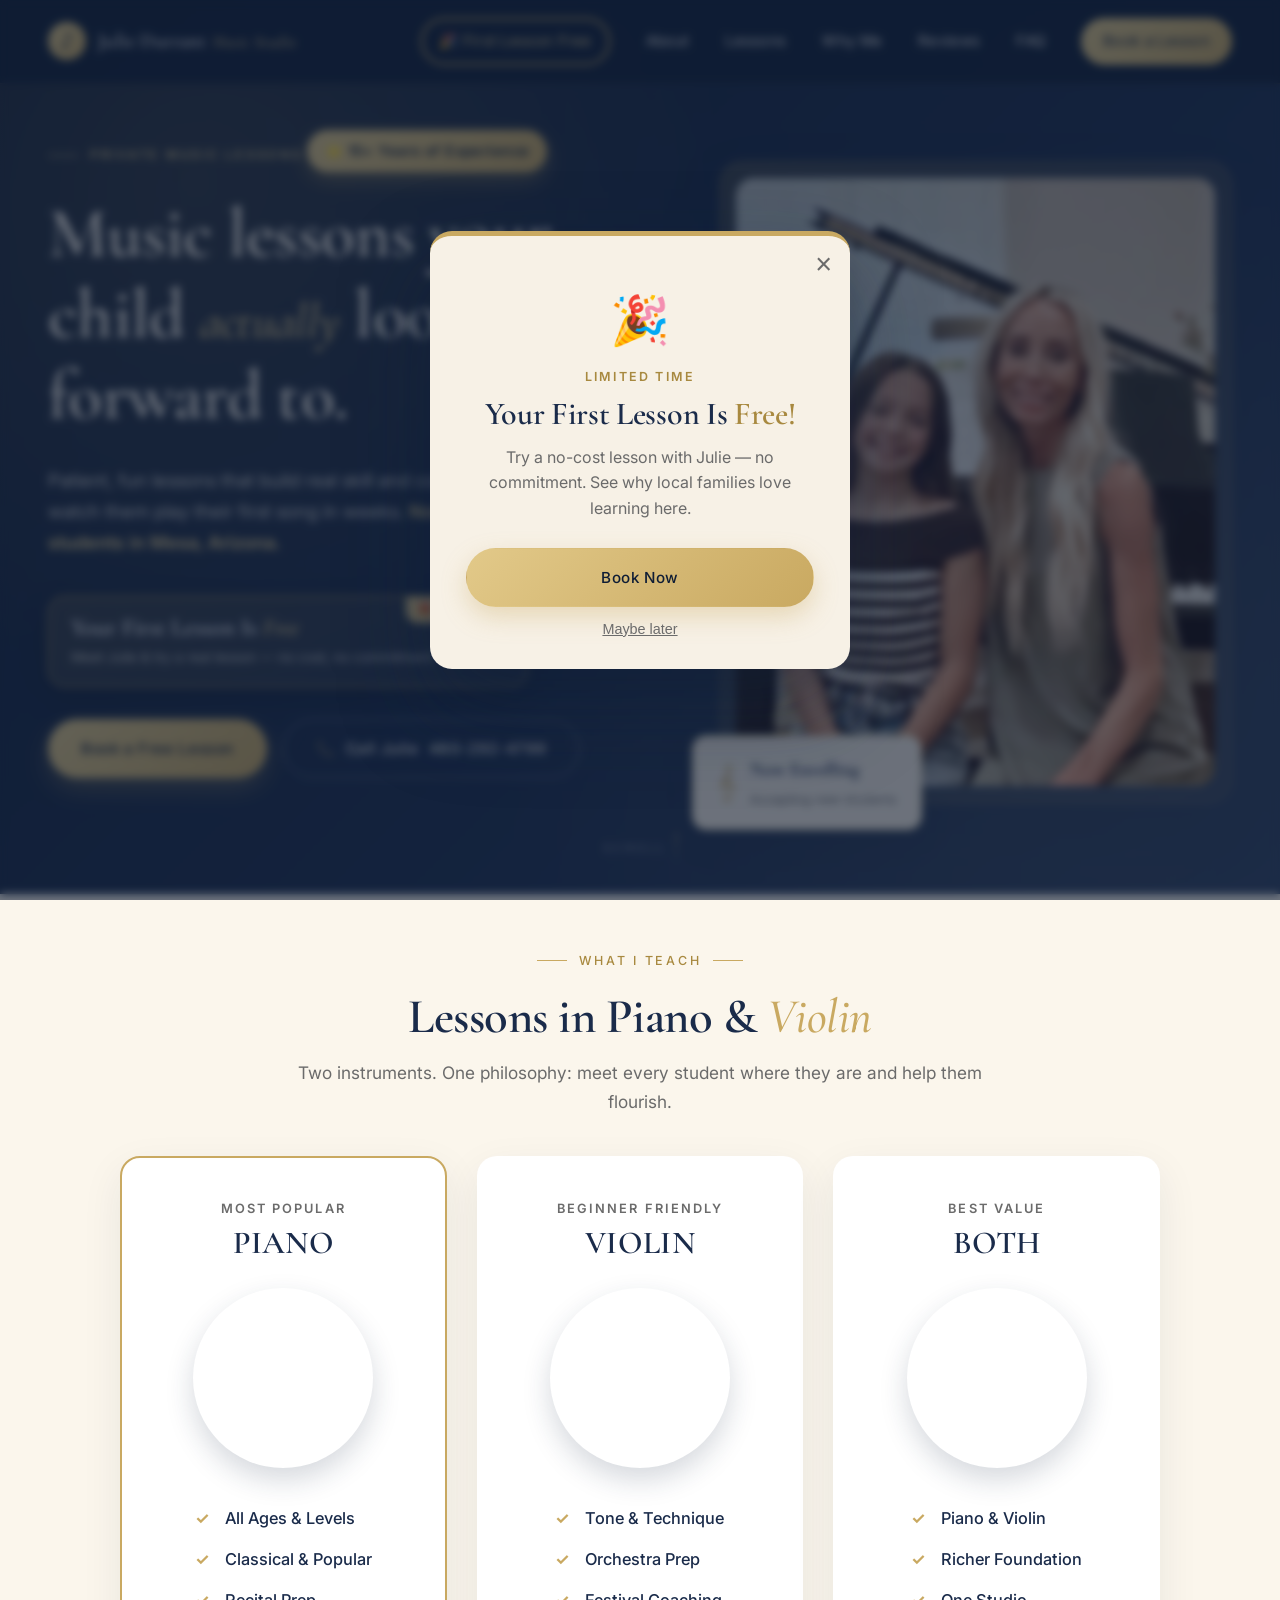
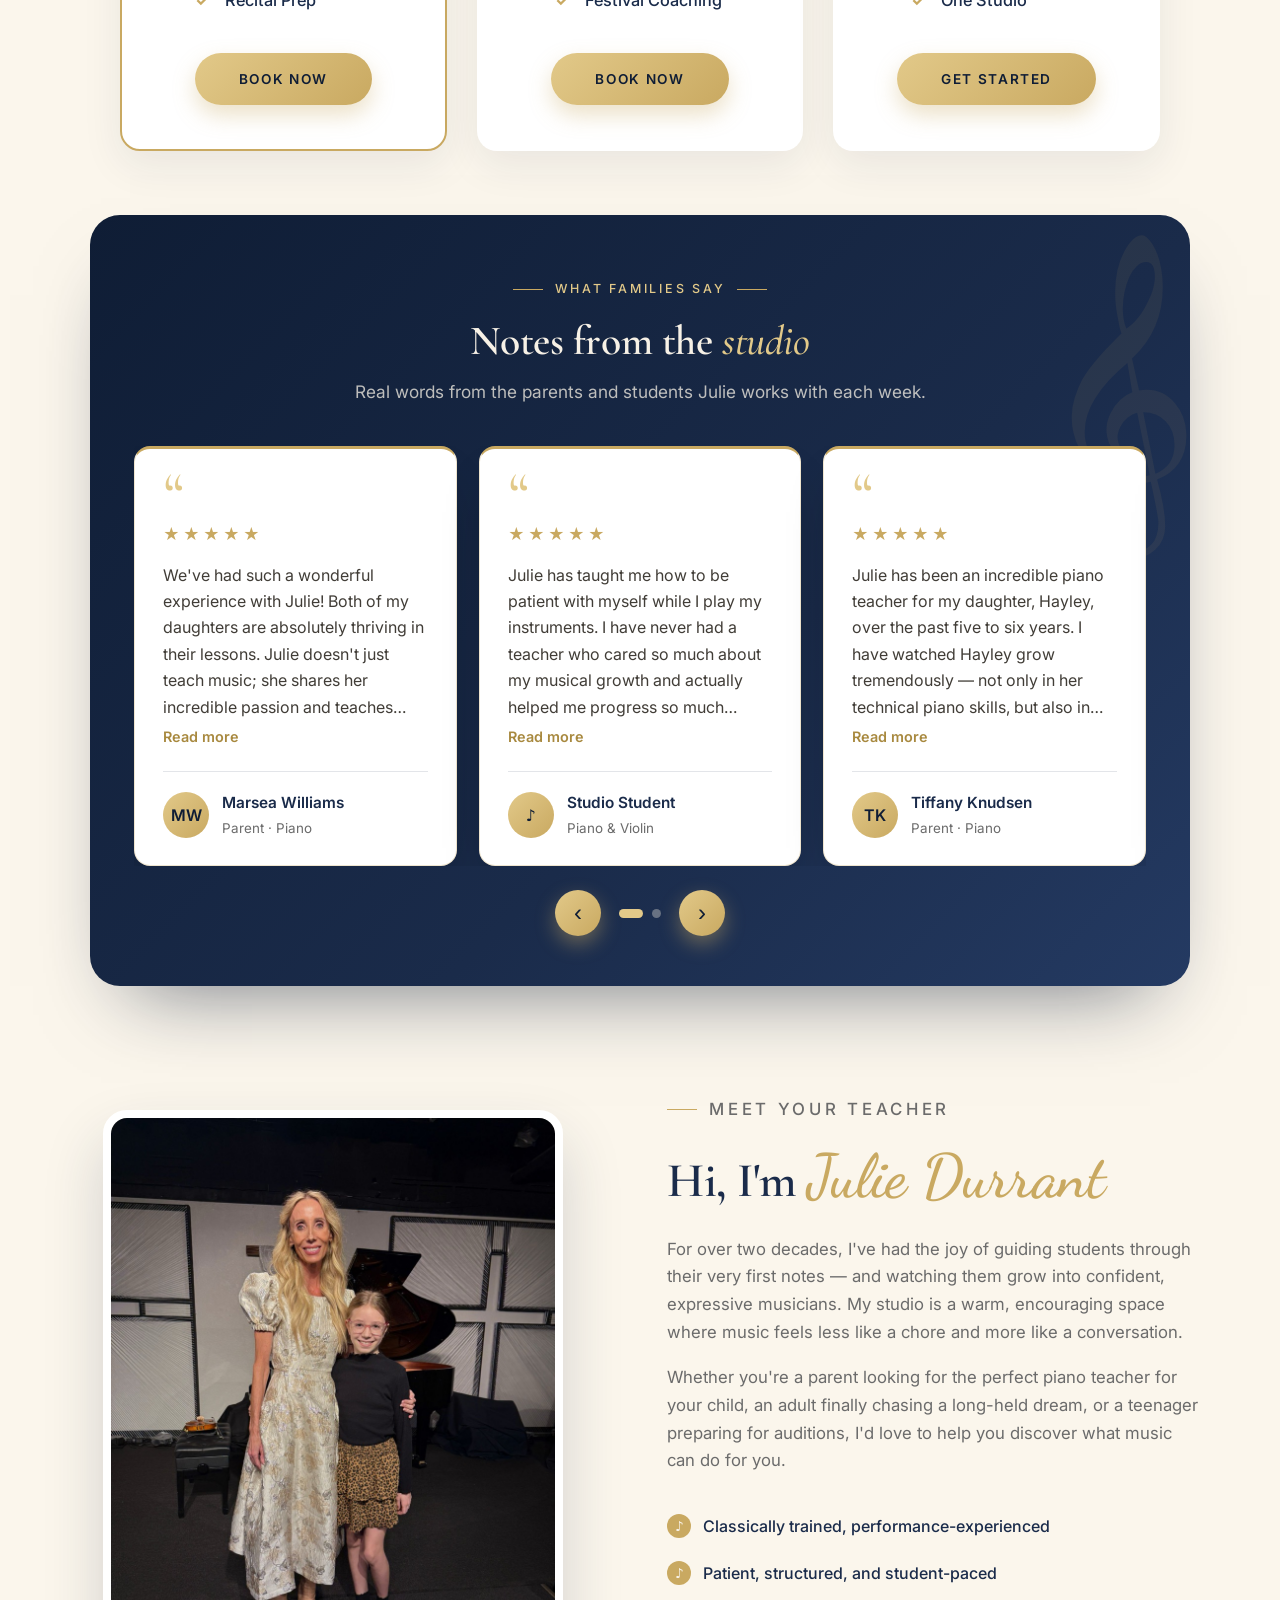
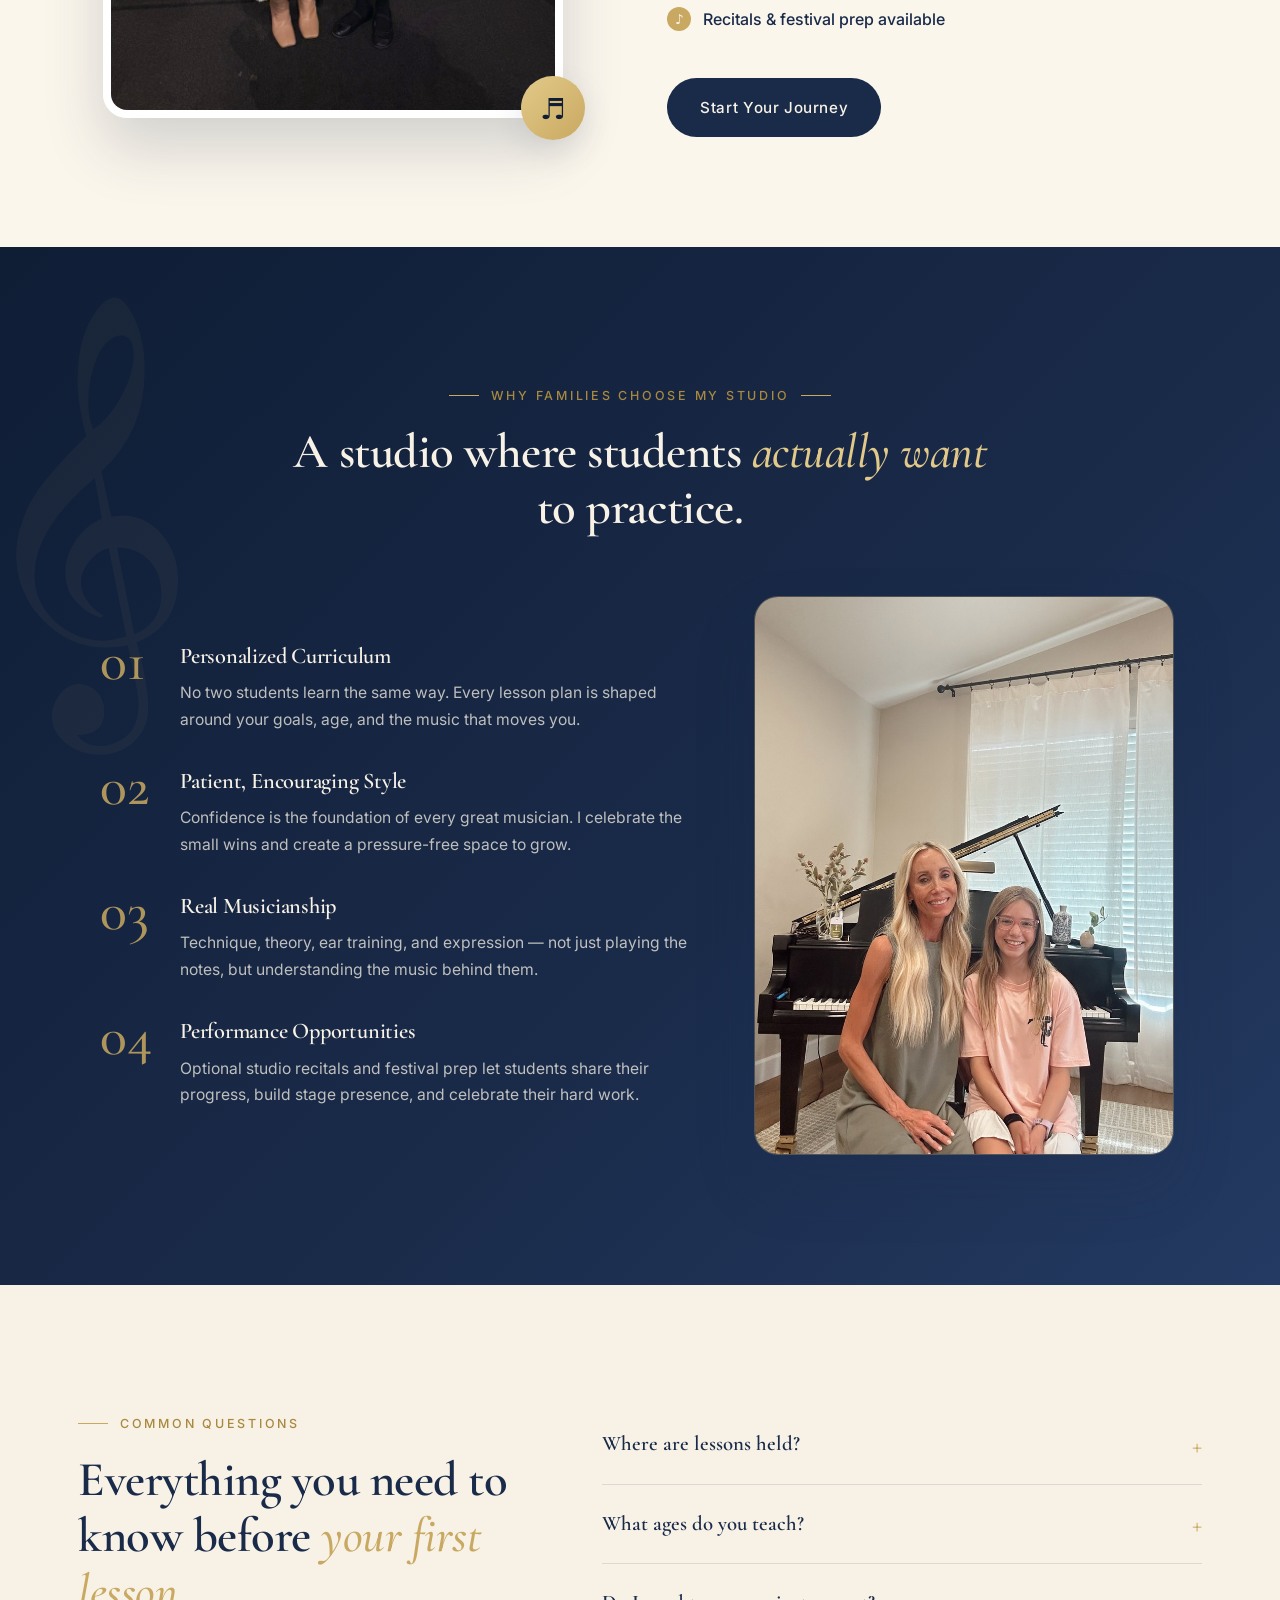
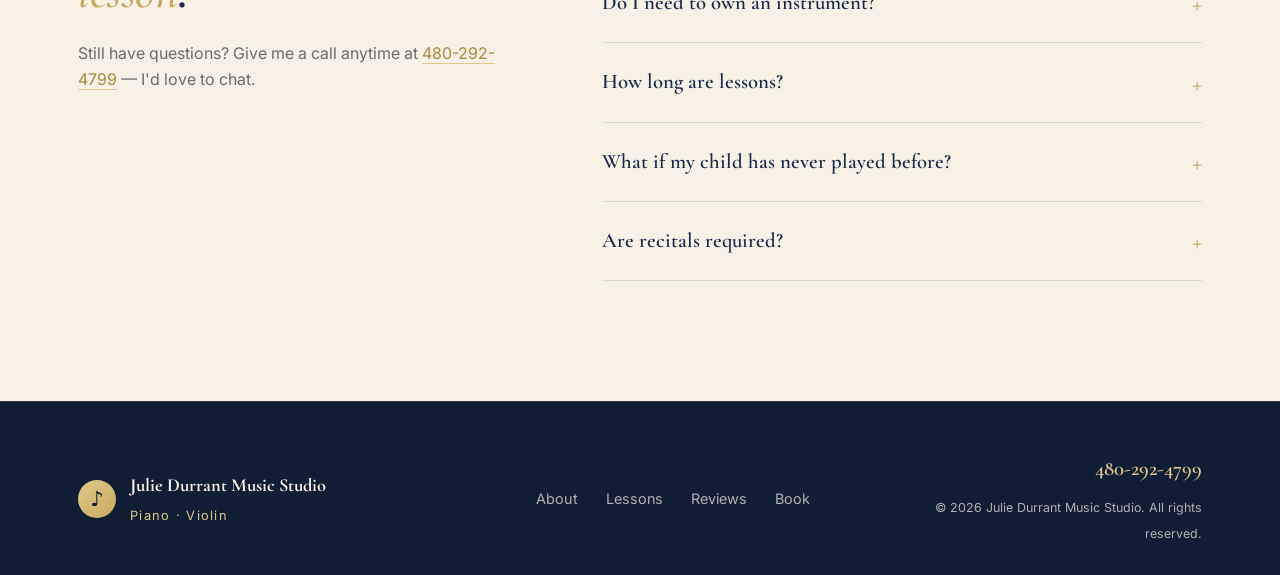
==== index.html @ cec852b1 "Reviews: collapse long ones with a Read more / Show less toggle Long testimonials clamp to 6 lines w" ====
<!DOCTYPE html>
<html lang="en">
<head>
<meta charset="UTF-8" />
<meta name="viewport" content="width=device-width, initial-scale=1.0" />
<title>Julie Durrant Music Studio — Piano & Violin Lessons</title>
<meta name="description" content="Private piano and violin lessons with Julie Durrant. All ages and skill levels welcome. Learn. Grow. Discover the joy of music." />
<link rel="icon" type="image/svg+xml" href="favicon.svg" />
<link rel="apple-touch-icon" href="favicon.svg" />
<link rel="preconnect" href="https://fonts.googleapis.com">
<link rel="preconnect" href="https://fonts.gstatic.com" crossorigin>
<link href="https://fonts.googleapis.com/css2?family=Cormorant+Garamond:wght@400;500;600;700&family=Dancing+Script:wght@500;600;700&family=Inter:wght@300;400;500;600&display=swap" rel="stylesheet">
<link rel="stylesheet" href="styles.css?v=20260622b" />
</head>
<body>

<!-- NAVIGATION -->
<header class="nav">
  <div class="nav-inner">
    <a href="#top" class="brand">
      <span class="brand-mark">♪</span>
      <span class="brand-text">Julie Durrant <em>Music Studio</em></span>
    </a>
    <nav class="nav-links">
      <a href="book.html" class="nav-free">🎉 First Lesson Free</a>
      <a href="#about">About</a>
      <a href="#lessons">Lessons</a>
      <a href="#why">Why Me</a>
      <a href="#reviews">Reviews</a>
      <a href="#faq">FAQ</a>
      <a href="book.html" class="nav-cta">Book a Lesson</a>
    </nav>
    <button class="nav-toggle" aria-label="Open menu">
      <span></span><span></span><span></span>
    </button>
  </div>
</header>

<!-- HERO -->
<section id="top" class="hero">
  <div class="hero-bg"></div>
  <div class="hero-inner">
    <div class="hero-copy">
      <p class="eyebrow">Private Music Lessons</p>
      <div class="hero-experience">⭐ 15+ Years of Experience</div>
      <h1>
        Music lessons your child <em>actually</em> looks forward to.
      </h1>
      <p class="lead">Patient, fun lessons that build real skill and confidence — watch them play their first song in weeks. <span class="hero-place">Now booking students in Mesa, Arizona.</span></p>
      <a href="book.html" class="free-box">
        <span class="free-box-tag">🎁 New Students</span>
        <span class="free-box-main">
          <strong>Your First Lesson Is <span class="free-box-em">Free</span></strong>
          <small>Meet Julie &amp; try a real lesson — no cost, no commitment.</small>
        </span>
        <span class="free-box-arrow">→</span>
      </a>
      <div class="hero-cta">
        <a href="book.html" class="btn btn-gold">Book a Free Lesson</a>
        <a href="tel:4802924799" class="btn btn-ghost">📞 <span class="call-name">Call Julie </span>480-292-4799</a>
      </div>
    </div>
    <div class="hero-visual">
      <div class="hero-card">
        <div class="hero-img-wrap"></div>
        <div class="hero-badge">
          <span class="treble">𝄞</span>
          <div>
            <strong>Now Enrolling</strong>
            <small>Accepting new students</small>
          </div>
        </div>
      </div>
    </div>
  </div>
  <div class="hero-scroll">scroll<span></span></div>
</section>

<!-- HERO PHOTO (mobile only) -->
<section class="hero-photo-mobile">
  <img src="images/hero.jpg?v=2" alt="Julie Durrant with a student at the piano" />
</section>

<!-- WHAT I TEACH -->
<section id="lessons" class="choose">
  <div class="container">
    <div class="section-head center">
      <p class="eyebrow">What I Teach</p>
      <h2>Lessons in Piano &amp; <em>Violin</em></h2>
      <p class="section-sub">Two instruments. One philosophy: meet every student where they are and help them flourish.</p>
    </div>
    <div class="choose-cards">

      <div class="choose-card featured">
        <p class="choose-label">Most Popular</p>
        <h3>Piano</h3>
        <div class="choose-photo" style="background-image:url('https://images.unsplash.com/photo-1520523839897-bd0b52f945a0?w=600&q=80')"></div>
        <ul class="choose-list">
          <li>All Ages &amp; Levels</li>
          <li>Classical &amp; Popular</li>
          <li>Recital Prep</li>
        </ul>
        <a href="book.html?instrument=Piano" class="choose-btn">Book Now</a>
      </div>

      <div class="choose-card">
        <p class="choose-label">Beginner Friendly</p>
        <h3>Violin</h3>
        <div class="choose-photo" style="background-image:url('https://images.unsplash.com/photo-1465847899084-d164df4dedc6?w=600&q=80')"></div>
        <ul class="choose-list">
          <li>Tone &amp; Technique</li>
          <li>Orchestra Prep</li>
          <li>Festival Coaching</li>
        </ul>
        <a href="book.html?instrument=Violin" class="choose-btn">Book Now</a>
      </div>

      <div class="choose-card">
        <p class="choose-label">Best Value</p>
        <h3>Both</h3>
        <div class="choose-photo" style="background-image:url('https://images.unsplash.com/photo-1507838153414-b4b713384a76?w=600&q=80')"></div>
        <ul class="choose-list">
          <li>Piano &amp; Violin</li>
          <li>Richer Foundation</li>
          <li>One Studio</li>
        </ul>
        <a href="book.html?instrument=Both" class="choose-btn">Get Started</a>
      </div>

    </div>

    <!-- TESTIMONIALS -->
    <div class="testi" id="reviews">
      <div class="testi-head">
        <p class="eyebrow">What Families Say</p>
        <h2>Notes from the <em>studio</em></h2>
        <p class="section-sub">Real words from the parents and students Julie works with each week.</p>
      </div>

      <div class="testi-slider">
      <div class="testi-viewport">
      <div class="testi-track" id="testiTrack">

        <article class="testi-card">
          <div class="testi-mark">&ldquo;</div>
          <p class="testi-text">We've had such a wonderful experience with Julie! Both of my daughters are absolutely thriving in their lessons. Julie doesn't just teach music; she shares her incredible passion and teaches them the value of hard work. She has a gift for challenging her students in a way that makes them genuinely want to be better.</p>
          <div class="testi-foot">
            <div class="testi-ava">MW</div>
            <div class="testi-who">
              <div class="testi-name">Marsea Williams</div>
              <div class="testi-detail">Parent · Piano</div>
            </div>
          </div>
        </article>

        <article class="testi-card">
          <div class="testi-mark">&ldquo;</div>
          <p class="testi-text">Julie has taught me how to be patient with myself while I play my instruments. I have never had a teacher who cared so much about my musical growth and actually helped me progress so much further than I could imagine. She gave me the confidence to try things I was initially too scared to approach — and even when I failed at times, she never let me give up. She is the teacher I've always wanted and needed.</p>
          <div class="testi-foot">
            <div class="testi-ava">♪</div>
            <div class="testi-who">
              <div class="testi-name">Studio Student</div>
              <div class="testi-detail">Piano &amp; Violin</div>
            </div>
          </div>
        </article>

        <article class="testi-card">
          <div class="testi-mark">&ldquo;</div>
          <p class="testi-text">Julie has been an incredible piano teacher for my daughter, Hayley, over the past five to six years. I have watched Hayley grow tremendously — not only in her technical piano skills, but also in her ability to read music with confidence and fluency. What sets Julie apart is the genuine care and connection she builds with her students. She is deeply invested in her students as individuals, and that level of care has made a lasting impact. We are so grateful for the positive influence she has had on Hayley's musical journey and personal growth.</p>
          <div class="testi-foot">
            <div class="testi-ava">TK</div>
            <div class="testi-who">
              <div class="testi-name">Tiffany Knudsen</div>
              <div class="testi-detail">Parent · Piano</div>
            </div>
          </div>
        </article>

        <article class="testi-card">
          <div class="testi-mark">&ldquo;</div>
          <p class="testi-text">Julie has taught my daughter for a year and a half and we have seen so much growth in her ability to read and play music. I'm always impressed with how well she is doing because of Julie's guidance. Julie has provided a fun, caring and positive environment in which my daughter is really progressing in her ability to play piano.</p>
          <div class="testi-foot">
            <div class="testi-ava">MM</div>
            <div class="testi-who">
              <div class="testi-name">Mary McCann</div>
              <div class="testi-detail">Parent · Piano</div>
            </div>
          </div>
        </article>

      </div>
      </div>
      <div class="testi-nav">
        <button class="testi-arrow" id="testiPrev" aria-label="Previous review">‹</button>
        <div class="testi-dots" id="testiDots"></div>
        <button class="testi-arrow" id="testiNext" aria-label="Next review">›</button>
      </div>
      </div>
    </div>

  </div>
</section>

<!-- ABOUT -->
<section id="about" class="about">
  <div class="container two-col">
    <div class="about-photo">
      <img src="images/julie.jpg?v=1" alt="Julie Durrant with a student at a recital" />
      <span class="about-photo-badge">♬</span>
    </div>
    <div class="about-copy">
      <p class="eyebrow">Meet Your Teacher</p>
      <h2>Hi, I'm <span class="script-h2">Julie Durrant</span></h2>
      <p>For over two decades, I've had the joy of guiding students through their very first notes — and watching them grow into confident, expressive musicians. My studio is a warm, encouraging space where music feels less like a chore and more like a conversation.</p>
      <p>Whether you're a parent looking for the perfect piano teacher for your child, an adult finally chasing a long-held dream, or a teenager preparing for auditions, I'd love to help you discover what music can do for you.</p>
      <ul class="checklist">
        <li>Classically trained, performance-experienced</li>
        <li>Patient, structured, and student-paced</li>
        <li>Recitals & festival prep available</li>
      </ul>
      <a href="book.html" class="btn btn-dark">Start Your Journey</a>
    </div>
  </div>
</section>

<!-- WHY ME -->
<section id="why" class="why">
  <div class="container">
    <div class="section-head center light">
      <p class="eyebrow">Why Families Choose My Studio</p>
      <h2>A studio where students <em>actually want</em> to practice.</h2>
    </div>
    <div class="why-layout">
    <div class="why-grid">
      <div class="why-item">
        <div class="why-num">01</div>
        <h4>Personalized Curriculum</h4>
        <p>No two students learn the same way. Every lesson plan is shaped around your goals, age, and the music that moves you.</p>
      </div>
      <div class="why-item">
        <div class="why-num">02</div>
        <h4>Patient, Encouraging Style</h4>
        <p>Confidence is the foundation of every great musician. I celebrate the small wins and create a pressure-free space to grow.</p>
      </div>
      <div class="why-item">
        <div class="why-num">03</div>
        <h4>Real Musicianship</h4>
        <p>Technique, theory, ear training, and expression — not just playing the notes, but understanding the music behind them.</p>
      </div>
      <div class="why-item">
        <div class="why-num">04</div>
        <h4>Performance Opportunities</h4>
        <p>Optional studio recitals and festival prep let students share their progress, build stage presence, and celebrate their hard work.</p>
      </div>
    </div>
    <div class="why-photo">
      <img src="images/lesson-photo.jpg?v=1" alt="Julie Durrant with a smiling piano student at the studio" />
    </div>
    </div>
  </div>
</section>

<!-- FAQ -->
<section id="faq" class="faq">
  <div class="container two-col-faq">
    <div>
      <p class="eyebrow">Common Questions</p>
      <h2>Everything you need to know before <em>your first lesson</em>.</h2>
      <p class="muted">Still have questions? Give me a call anytime at <a href="tel:4802924799">480-292-4799</a> — I'd love to chat.</p>
    </div>
    <div class="faq-list">
      <details>
        <summary>Where are lessons held?</summary>
        <p>Lessons take place at my home studio in Mesa, Arizona. For privacy, I share the exact address once your first lesson is booked and confirmed.</p>
      </details>
      <details>
        <summary>What ages do you teach?</summary>
        <p>I teach students from age 5 through adult — there's truly no upper limit. Many of my most rewarding students started in their 40s, 50s, and beyond.</p>
      </details>
      <details>
        <summary>Do I need to own an instrument?</summary>
        <p>Yes — students will need access to an instrument at home to practice. I'm always happy to advise on what to buy or rent for your level and budget.</p>
      </details>
      <details>
        <summary>How long are lessons?</summary>
        <p>Most students do 30-minute weekly lessons to start, moving to 45 or 60 minutes as they advance. We'll choose what fits your goals.</p>
      </details>
      <details>
        <summary>What if my child has never played before?</summary>
        <p>Perfect — that's my favorite place to start. Absolute beginners get a structured, joyful introduction so they fall in love with music from day one.</p>
      </details>
      <details>
        <summary>Are recitals required?</summary>
        <p>Never required, but always available. Recitals are a wonderful way to celebrate progress, but I respect every student's comfort level.</p>
      </details>
    </div>
  </div>
</section>

<!-- FOOTER -->
<footer class="footer">
  <div class="container footer-cta">
    <a href="book.html" class="btn btn-gold">Book Now</a>
    <a href="tel:4802924799" class="btn btn-ghost">📞 Call Julie</a>
  </div>
  <div class="container footer-inner">
    <div class="footer-brand">
      <span class="brand-mark">♪</span>
      <div>
        <strong>Julie Durrant Music Studio</strong>
        <small>Piano · Violin</small>
      </div>
    </div>
    <div class="footer-links">
      <a href="#about">About</a>
      <a href="#lessons">Lessons</a>
      <a href="#reviews">Reviews</a>
      <a href="book.html">Book</a>
    </div>
    <div class="footer-contact">
      <a href="tel:4802924799">480-292-4799</a>
      <small>© <span id="year"></span> Julie Durrant Music Studio. All rights reserved.</small>
    </div>
  </div>
</footer>

<!-- FIRST LESSON FREE POPUP -->
<div class="promo-overlay" id="promoOverlay" hidden>
  <div class="promo-modal" role="dialog" aria-modal="true" aria-labelledby="promoTitle">
    <button class="promo-close" id="promoClose" aria-label="Close">&times;</button>
    <div class="promo-emoji">🎉</div>
    <p class="promo-kicker">Limited Time</p>
    <h3 id="promoTitle">Your First Lesson Is <span>Free!</span></h3>
    <p class="promo-text">Try a no-cost lesson with Julie — no commitment. See why local families love learning here.</p>
    <a href="book.html" class="btn btn-gold full">Book Now</a>
    <button class="promo-dismiss" id="promoDismiss">Maybe later</button>
  </div>
</div>

<script src="script.js?v=20260622b"></script>
</body>
</html>
---- styles.css ----
/* ============================================
   Julie Durrant Music Studio
   Navy & Gold elegant theme
   ============================================ */

:root {
  --navy: #1a2b4a;
  --navy-deep: #0f1d35;
  --navy-soft: #243a62;
  --gold: #c9a961;
  --gold-light: #e2c989;
  --gold-deep: #a8893f;
  --cream: #f7f1e6;
  --cream-soft: #fbf6ec;
  --ink: #2b2b2b;
  --muted: #6b6b6b;
  --line: rgba(26, 43, 74, 0.12);
  --shadow-sm: 0 4px 14px rgba(26, 43, 74, 0.08);
  --shadow-md: 0 12px 32px rgba(26, 43, 74, 0.12);
  --shadow-lg: 0 30px 60px rgba(26, 43, 74, 0.18);
  --radius: 14px;
  --radius-lg: 24px;
}

* { box-sizing: border-box; margin: 0; padding: 0; }

html { scroll-behavior: smooth; }

body {
  font-family: 'Inter', system-ui, sans-serif;
  color: var(--ink);
  background: var(--cream-soft);
  line-height: 1.65;
  -webkit-font-smoothing: antialiased;
  overflow-x: hidden;
}

img { max-width: 100%; display: block; }

a { color: inherit; text-decoration: none; }

.container {
  max-width: 1180px;
  margin: 0 auto;
  padding: 0 28px;
}

/* --------- Typography --------- */

h1, h2, h3, h4 {
  font-family: 'Cormorant Garamond', serif;
  color: var(--navy);
  font-weight: 600;
  line-height: 1.15;
  letter-spacing: -0.01em;
}

h1 { font-size: clamp(2.6rem, 5.5vw, 4.6rem); }
h2 { font-size: clamp(2rem, 3.8vw, 3.2rem); }
h3 { font-size: 1.55rem; }
h4 { font-size: 1.25rem; }

.serif { font-family: 'Cormorant Garamond', serif; font-weight: 600; }
.serif.small { font-weight: 500; font-style: italic; color: var(--cream); }
.hero h1 .serif.small { color: var(--gold-light); }
.script, .script-h2 {
  font-family: 'Dancing Script', cursive;
  color: var(--gold);
  font-weight: 600;
}
.script-h2 { font-size: 1.25em; }

em { font-family: 'Cormorant Garamond', serif; font-style: italic; color: var(--gold); font-weight: 500; }

.eyebrow {
  font-family: 'Inter', sans-serif;
  font-size: 0.78rem;
  font-weight: 500;
  letter-spacing: 0.22em;
  text-transform: uppercase;
  color: var(--gold-deep);
  margin-bottom: 18px;
  display: inline-flex;
  align-items: center;
  gap: 12px;
}
.eyebrow::before {
  content: "";
  width: 30px;
  height: 1px;
  background: var(--gold);
}
.eyebrow.gold { color: var(--gold-light); }
.eyebrow.gold::before { background: var(--gold-light); }

.section-head { margin-bottom: 60px; }
.section-head.center { text-align: center; max-width: 720px; margin-left: auto; margin-right: auto; }
.section-head.center .eyebrow { justify-content: center; }
.section-head.center .eyebrow::after {
  content: "";
  width: 30px;
  height: 1px;
  background: var(--gold);
}
.section-sub { color: var(--muted); font-size: 1.08rem; margin-top: 14px; }
.section-head.light h2, .section-head.light .section-sub { color: var(--cream); }
.section-head.light h2 em { color: var(--gold-light); }

/* --------- Buttons --------- */

.btn {
  display: inline-flex;
  align-items: center;
  justify-content: center;
  gap: 10px;
  padding: 16px 32px;
  border-radius: 50px;
  font-family: 'Inter', sans-serif;
  font-weight: 500;
  font-size: 0.95rem;
  letter-spacing: 0.04em;
  border: 1px solid transparent;
  cursor: pointer;
  transition: all 0.3s ease;
  white-space: nowrap;
}

.btn-gold {
  background: linear-gradient(135deg, var(--gold-light), var(--gold));
  color: var(--navy-deep);
  box-shadow: 0 10px 24px rgba(201, 169, 97, 0.35);
}
.btn-gold:hover {
  transform: translateY(-2px);
  box-shadow: 0 14px 30px rgba(201, 169, 97, 0.45);
}

.btn-ghost {
  background: transparent;
  color: var(--cream);
  border-color: rgba(247, 241, 230, 0.4);
}
.btn-ghost:hover { background: rgba(247, 241, 230, 0.08); border-color: var(--gold-light); }

.btn-dark {
  background: var(--navy);
  color: var(--cream);
}
.btn-dark:hover { background: var(--navy-deep); transform: translateY(-2px); }

.btn.full { width: 100%; }

/* --------- Navigation --------- */

.nav {
  position: fixed;
  top: 0; left: 0; right: 0;
  z-index: 100;
  padding: 18px 0;
  background: rgba(15, 29, 53, 0.92);
  backdrop-filter: blur(12px);
  border-bottom: 1px solid rgba(201, 169, 97, 0.15);
}

.nav-inner {
  max-width: 1240px;
  margin: 0 auto;
  padding: 0 28px;
  display: flex;
  align-items: center;
  justify-content: space-between;
  gap: 32px;
}

.brand {
  display: flex;
  align-items: center;
  gap: 12px;
  color: var(--cream);
}
.brand-mark {
  width: 38px; height: 38px;
  border-radius: 50%;
  display: grid;
  place-items: center;
  background: linear-gradient(135deg, var(--gold-light), var(--gold));
  color: var(--navy-deep);
  font-size: 1.3rem;
  font-weight: bold;
}
.brand-text {
  font-family: 'Cormorant Garamond', serif;
  font-size: 1.25rem;
  font-weight: 600;
  letter-spacing: 0.02em;
}
.brand-text em { color: var(--gold-light); font-size: 0.85em; }

.nav-links {
  display: flex;
  align-items: center;
  gap: 36px;
}
.nav-links a {
  color: var(--cream);
  font-size: 0.93rem;
  font-weight: 400;
  letter-spacing: 0.02em;
  position: relative;
  transition: color 0.25s;
}
.nav-links a:not(.nav-cta):hover { color: var(--gold-light); }
.nav-links a:not(.nav-cta)::after {
  content: ""; position: absolute; left: 0; bottom: -6px;
  width: 0; height: 1px; background: var(--gold);
  transition: width 0.3s ease;
}
.nav-links a:not(.nav-cta):hover::after { width: 100%; }

.nav-cta {
  background: linear-gradient(135deg, var(--gold-light), var(--gold));
  color: var(--navy-deep) !important;
  padding: 11px 22px;
  border-radius: 50px;
  font-weight: 500;
}
.nav-cta:hover { transform: translateY(-1px); }

.nav-free {
  display: inline-flex;
  align-items: center;
  gap: 6px;
  color: var(--gold-light) !important;
  font-weight: 600;
  font-size: 0.9rem;
  padding: 9px 16px;
  border: 2px solid var(--gold);
  border-radius: 50px;
  box-shadow: 0 0 0 1px rgba(201, 169, 97, 0.25);
  transition: background 0.25s ease, transform 0.2s ease, box-shadow 0.25s ease;
}
.nav-free:hover {
  background: rgba(201, 169, 97, 0.16);
  transform: translateY(-1px);
  box-shadow: 0 6px 16px rgba(201, 169, 97, 0.35);
}

.nav-toggle {
  display: none;
  background: none; border: none; cursor: pointer;
  flex-direction: column; gap: 5px;
  padding: 8px;
}
.nav-toggle span {
  width: 24px; height: 2px; background: var(--cream);
  transition: 0.3s;
}

/* --------- Hero --------- */

.hero {
  position: relative;
  min-height: auto;
  padding: 130px 0 60px;
  background: linear-gradient(135deg, var(--navy-deep) 0%, var(--navy) 55%, var(--navy-soft) 100%);
  color: var(--cream);
  overflow: hidden;
  display: flex;
  align-items: center;
}

.hero-bg {
  position: absolute; inset: 0;
  background-image:
    radial-gradient(circle at 15% 20%, rgba(201, 169, 97, 0.15), transparent 40%),
    radial-gradient(circle at 85% 80%, rgba(201, 169, 97, 0.12), transparent 45%);
  pointer-events: none;
}
.hero::before {
  content: "♪";
  position: absolute;
  top: 18%; right: 8%;
  font-size: 22rem;
  color: rgba(201, 169, 97, 0.05);
  font-family: serif;
  pointer-events: none;
  transform: rotate(-15deg);
}

.hero-inner {
  position: relative;
  z-index: 2;
  max-width: 1240px;
  margin: 0 auto;
  padding: 0 28px;
  display: grid;
  grid-template-columns: 1.15fr 1fr;
  gap: 80px;
  align-items: center;
}

.hero-copy .eyebrow { color: var(--gold-light); }
.hero-copy .eyebrow::before { background: var(--gold-light); }

/* Prominent "15+ Years of Experience" badge — top of hero, before scroll */
.hero-experience {
  display: inline-flex;
  align-items: center;
  gap: 8px;
  margin-bottom: 22px;
  padding: 9px 18px;
  border-radius: 50px;
  background: linear-gradient(135deg, var(--gold-light), var(--gold));
  color: var(--navy-deep);
  font-family: 'Inter', sans-serif;
  font-weight: 600;
  font-size: 0.9rem;
  letter-spacing: 0.03em;
  box-shadow: 0 8px 20px rgba(201, 169, 97, 0.4);
}

.hero h1 {
  color: var(--cream);
  margin-bottom: 28px;
}
.hero h1 em { color: var(--gold-light); font-size: 0.7em; }
.hero h1 .script { font-size: 1.05em; display: inline-block; margin-top: 12px; }

.lead {
  font-size: 1.15rem;
  color: rgba(247, 241, 230, 0.85);
  margin-bottom: 38px;
  max-width: 540px;
  line-height: 1.7;
}

.hero-cta {
  display: flex;
  gap: 16px;
  flex-wrap: wrap;
  margin-bottom: 56px;
}

.hero-place { color: var(--gold-light); font-weight: 600; }

/* --------- Hero "First Lesson Free" box --------- */
.free-box {
  display: flex;
  align-items: center;
  gap: 18px;
  max-width: 480px;
  margin-bottom: 32px;
  padding: 18px 22px;
  border-radius: 16px;
  text-decoration: none;
  background: linear-gradient(135deg, rgba(201, 169, 97, 0.16), rgba(201, 169, 97, 0.06));
  border: 1.5px solid var(--gold);
  box-shadow: 0 10px 30px rgba(0, 0, 0, 0.18);
  position: relative;
  overflow: hidden;
  transition: transform 0.25s ease, box-shadow 0.25s ease;
  animation: freePulse 2.6s ease-in-out infinite;
}
.free-box:hover {
  transform: translateY(-3px);
  box-shadow: 0 16px 40px rgba(201, 169, 97, 0.3);
}
@keyframes freePulse {
  0%, 100% { box-shadow: 0 10px 30px rgba(0, 0, 0, 0.18); }
  50% { box-shadow: 0 10px 34px rgba(201, 169, 97, 0.35); }
}
.free-box-tag {
  position: absolute;
  top: 0; right: 0;
  font-size: 0.68rem;
  font-weight: 600;
  letter-spacing: 0.04em;
  color: #1a2238;
  background: linear-gradient(135deg, var(--gold-light), var(--gold));
  padding: 4px 12px;
  border-bottom-left-radius: 12px;
}
.free-box-main { display: flex; flex-direction: column; gap: 4px; }
.free-box-main strong {
  font-family: 'Cormorant Garamond', serif;
  font-size: 1.5rem;
  font-weight: 600;
  color: #fff;
  line-height: 1.1;
}
.free-box-em { color: var(--gold-light); font-style: italic; }
.free-box-main small { color: rgba(247, 241, 230, 0.78); font-size: 0.85rem; }
.free-box-arrow {
  margin-left: auto;
  font-size: 1.4rem;
  color: var(--gold-light);
  transition: transform 0.25s ease;
}
.free-box:hover .free-box-arrow { transform: translateX(4px); }
@media (max-width: 560px) {
  .free-box { gap: 12px; padding: 16px 18px; }
  .free-box-main strong { font-size: 1.25rem; }
}

/* --------- Promo Popup --------- */
.promo-overlay {
  position: fixed;
  inset: 0;
  z-index: 1000;
  background: rgba(15, 29, 53, 0.6);
  backdrop-filter: blur(4px);
  display: flex;
  align-items: center;
  justify-content: center;
  padding: 24px;
  opacity: 0;
  transition: opacity 0.3s ease;
}
.promo-overlay.show { opacity: 1; }
.promo-overlay[hidden] { display: none; }

.promo-modal {
  position: relative;
  width: 100%;
  max-width: 420px;
  background: var(--cream);
  border-radius: 22px;
  padding: 44px 36px 32px;
  text-align: center;
  box-shadow: 0 40px 90px rgba(15, 29, 53, 0.4);
  border-top: 5px solid var(--gold);
  transform: translateY(20px) scale(0.97);
  transition: transform 0.32s cubic-bezier(0.2, 0.9, 0.3, 1.2);
}
.promo-overlay.show .promo-modal { transform: translateY(0) scale(1); }

.promo-close {
  position: absolute;
  top: 14px; right: 18px;
  background: none;
  border: none;
  font-size: 1.8rem;
  line-height: 1;
  color: var(--muted);
  cursor: pointer;
  transition: color 0.2s;
}
.promo-close:hover { color: var(--navy); }

.promo-emoji { font-size: 3rem; margin-bottom: 8px; }
.promo-kicker {
  font-size: 0.78rem;
  font-weight: 600;
  letter-spacing: 0.18em;
  text-transform: uppercase;
  color: var(--gold-deep);
  margin-bottom: 8px;
}
.promo-modal h3 {
  font-size: 2rem;
  margin-bottom: 12px;
}
.promo-modal h3 span { color: var(--gold-deep); }
.promo-text {
  color: var(--muted);
  font-size: 1rem;
  line-height: 1.6;
  margin-bottom: 26px;
}
.promo-dismiss {
  display: block;
  margin: 14px auto 0;
  background: none;
  border: none;
  color: var(--muted);
  font-size: 0.9rem;
  cursor: pointer;
  text-decoration: underline;
}
.promo-dismiss:hover { color: var(--navy); }

.hero-trustline {
  margin-top: 26px;
  font-size: 0.95rem;
  color: rgba(247, 241, 230, 0.65);
  display: flex;
  align-items: center;
  gap: 8px;
  flex-wrap: wrap;
}
.hero-trustline .star { color: #ffcf6b; }

.hero-trust {
  display: flex;
  gap: 48px;
  padding-top: 32px;
  border-top: 1px solid rgba(201, 169, 97, 0.2);
}
.hero-trust div { display: flex; flex-direction: column; }
.hero-trust strong {
  font-family: 'Cormorant Garamond', serif;
  font-size: 1.7rem;
  color: var(--gold-light);
  font-weight: 600;
  line-height: 1;
}
.hero-trust span {
  font-size: 0.8rem;
  letter-spacing: 0.15em;
  text-transform: uppercase;
  color: rgba(247, 241, 230, 0.6);
  margin-top: 6px;
}

/* Hero visual */
.hero-visual { position: relative; }

/* Photo under the hero text — mobile only (hidden on desktop) */
.hero-photo-mobile { display: none; }

/* Photo under the "Why Me" grid (Performance Opportunities) — desktop + mobile */
/* Why-Me: text on the left, photo on the right (desktop) */
.why-layout {
  display: grid;
  grid-template-columns: 1.3fr 0.95fr;
  gap: 56px;
  align-items: center;
  max-width: 1080px;
  margin: 0 auto;
}
.why-layout .why-grid {
  grid-template-columns: 1fr;
  gap: 34px;
  max-width: none;
  margin: 0;
}
.why-photo {
  max-width: 420px;
  margin: 0;
  justify-self: center;
}
.why-photo img {
  width: 100%;
  border-radius: var(--radius-lg);
  border: 1px solid rgba(201, 169, 97, 0.3);
  box-shadow: var(--shadow-lg);
}
.hero-card {
  position: relative;
  aspect-ratio: 4/5;
  border-radius: var(--radius-lg);
  background: linear-gradient(135deg, rgba(201, 169, 97, 0.2), rgba(201, 169, 97, 0.05));
  padding: 16px;
  box-shadow: var(--shadow-lg);
  border: 1px solid rgba(201, 169, 97, 0.3);
}
.hero-img-wrap {
  width: 100%; height: 100%;
  border-radius: 18px;
  background:
    linear-gradient(135deg, rgba(15, 29, 53, 0.18), rgba(15, 29, 53, 0.05)),
    url('images/hero.jpg?v=2') center/cover;
  position: relative;
}
.hero-img-wrap::after {
  content: "𝄞";
  position: absolute;
  bottom: 24px; left: 30px;
  font-size: 4rem;
  color: var(--gold-light);
  opacity: 0.6;
  text-shadow: 0 4px 20px rgba(0,0,0,0.4);
}

.hero-badge {
  position: absolute;
  bottom: -28px; left: -28px;
  background: var(--cream);
  color: var(--navy);
  padding: 18px 24px;
  border-radius: 14px;
  box-shadow: var(--shadow-md);
  display: flex;
  align-items: center;
  gap: 14px;
  border: 1px solid var(--gold-light);
}
.hero-badge .treble {
  font-size: 2rem;
  color: var(--gold);
  font-family: serif;
}
.hero-badge strong { display: block; font-family: 'Cormorant Garamond', serif; font-size: 1.15rem; }
.hero-badge small { color: var(--muted); font-size: 0.8rem; }

.hero-scroll {
  display: none;
  position: absolute;
  bottom: 30px;
  left: 50%;
  transform: translateX(-50%);
  font-size: 0.7rem;
  letter-spacing: 0.3em;
  text-transform: uppercase;
  color: rgba(247, 241, 230, 0.5);
  display: flex;
  align-items: center;
  gap: 10px;
}
.hero-scroll span {
  display: inline-block;
  width: 1px; height: 32px;
  background: linear-gradient(to bottom, var(--gold-light), transparent);
  animation: scrollPulse 2s ease-in-out infinite;
}
@keyframes scrollPulse {
  0%, 100% { transform: scaleY(1); opacity: 0.6; }
  50% { transform: scaleY(1.3); opacity: 1; }
}

/* --------- Chooser --------- */

.choose {
  padding: 48px 0 50px;
  background: var(--cream-soft);
  position: relative;
}
.choose .section-head { margin-bottom: 40px; }

.choose-cards {
  display: grid;
  grid-template-columns: repeat(3, 1fr);
  gap: 30px;
  max-width: 1040px;
  margin: 0 auto;
  align-items: stretch;
}

.choose-card {
  display: flex;
  flex-direction: column;
  align-items: center;
  text-align: center;
  background: #fff;
  padding: 40px 32px 44px;
  border-radius: 20px;
  border: 2px solid transparent;
  box-shadow: 0 14px 40px rgba(26, 43, 74, 0.08);
  transition: transform 0.35s ease, box-shadow 0.35s ease;
}
.choose-card:hover {
  transform: translateY(-6px);
  box-shadow: var(--shadow-lg);
}
.choose-card.featured {
  border-color: var(--gold);
}

.choose-label {
  font-family: 'Inter', sans-serif;
  font-size: 0.8rem;
  font-weight: 600;
  letter-spacing: 0.16em;
  text-transform: uppercase;
  color: var(--muted);
  margin-bottom: 6px;
}

.choose-card h3 {
  font-size: 2rem;
  letter-spacing: 0.01em;
  text-transform: uppercase;
  margin-bottom: 26px;
}

.choose-photo {
  width: 180px;
  height: 180px;
  border-radius: 50%;
  background-size: cover;
  background-position: center;
  box-shadow: 0 12px 28px rgba(26, 43, 74, 0.18);
  margin-bottom: 30px;
}

.choose-list {
  list-style: none;
  margin-bottom: 32px;
  text-align: left;
}
.choose-list li {
  position: relative;
  padding: 7px 0 7px 30px;
  color: var(--navy);
  font-size: 1.02rem;
  font-weight: 500;
}
.choose-list li::before {
  content: "✓";
  position: absolute;
  left: 0;
  color: var(--gold);
  font-weight: 700;
}

.choose-btn {
  margin-top: auto;
  display: inline-flex;
  align-items: center;
  justify-content: center;
  padding: 15px 44px;
  border-radius: 50px;
  background: linear-gradient(135deg, var(--gold-light), var(--gold));
  color: var(--navy-deep);
  font-family: 'Inter', sans-serif;
  font-weight: 600;
  font-size: 0.85rem;
  letter-spacing: 0.12em;
  text-transform: uppercase;
  box-shadow: 0 10px 22px rgba(201, 169, 97, 0.35);
  transition: transform 0.25s ease, box-shadow 0.25s ease;
}
.choose-btn:hover {
  transform: translateY(-2px);
  box-shadow: 0 14px 28px rgba(201, 169, 97, 0.45);
}

/* --------- Google Reviews (under cards) --------- */

.greviews {
  display: grid;
  grid-template-columns: 0.7fr 2.3fr;
  gap: 30px;
  align-items: center;
  max-width: 1040px;
  margin: 56px auto 0;
}

.greviews-summary { text-align: center; }
.greviews-rating-word {
  font-family: 'Inter', sans-serif;
  font-weight: 700;
  letter-spacing: 0.04em;
  color: var(--navy);
  font-size: 1.4rem;
  margin-bottom: 6px;
}
.greviews-stars {
  color: #FBBC05;
  font-size: 1.5rem;
  letter-spacing: 4px;
  margin-bottom: 8px;
}
.greviews-count { color: var(--muted); font-size: 0.95rem; margin-bottom: 10px; }
.greviews-count strong { color: var(--navy); }
.greviews-google {
  font-family: 'Inter', sans-serif;
  font-weight: 600;
  font-size: 1.6rem;
  letter-spacing: -0.02em;
}
.g-blue { color: #4285F4; }
.g-red { color: #EA4335; }
.g-yellow { color: #FBBC05; }
.g-green { color: #34A853; }

.greviews-cards {
  display: grid;
  grid-template-columns: repeat(3, 1fr);
  gap: 20px;
}

.greview {
  background: #fff;
  border-radius: 14px;
  padding: 16px 20px 18px;
  box-shadow: 0 10px 28px rgba(26, 43, 74, 0.08);
}
.greview-head {
  display: flex;
  align-items: center;
  gap: 12px;
  margin-bottom: 10px;
}
.greview-avatar {
  flex: none;
  width: 42px; height: 42px;
  border-radius: 50%;
  display: grid; place-items: center;
  color: #fff;
  font-weight: 600;
  font-size: 0.9rem;
}
.greview-id { flex: 1; min-width: 0; }
.greview-id strong { display: block; color: var(--navy); font-size: 0.98rem; }
.greview-id small { color: var(--muted); font-size: 0.82rem; }
.greview-g {
  flex: none;
  font-family: 'Inter', sans-serif;
  font-weight: 700;
  font-size: 1.1rem;
  color: #4285F4;
}
.greview-stars {
  color: #FBBC05;
  letter-spacing: 2px;
  margin-bottom: 7px;
  font-size: 0.95rem;
}
.greview p {
  color: var(--ink);
  font-size: 0.95rem;
  line-height: 1.6;
}
.greview-more {
  color: var(--muted);
  font-weight: 500;
  cursor: pointer;
}

@media (max-width: 860px) {
  .greviews { grid-template-columns: 1fr; gap: 28px; }
  .greviews-cards { grid-template-columns: 1fr; max-width: 440px; margin: 0 auto; }
}

/* --------- Testimonials (studio reviews) --------- */
.testi {
  max-width: 1100px;
  margin: 64px auto 0;
  padding: 56px 44px 50px;
  border-radius: 30px;
  background: linear-gradient(135deg, var(--navy-deep), var(--navy) 60%, var(--navy-soft));
  box-shadow: 0 40px 80px -40px rgba(15, 29, 53, 0.6);
  position: relative;
  overflow: hidden;
}
.testi::before {
  content: "𝄞";
  position: absolute;
  top: -50px; right: -10px;
  font-size: 17rem;
  font-family: serif;
  color: rgba(201, 169, 97, 0.08);
  pointer-events: none;
}
.testi-head { text-align: center; max-width: 580px; margin: 0 auto 40px; position: relative; z-index: 1; }
.testi-head .eyebrow { justify-content: center; color: var(--gold-light); }
.testi-head .eyebrow::after {
  content: ""; width: 30px; height: 1px; background: var(--gold);
}
.testi-head h2 { font-size: clamp(1.8rem, 3.4vw, 2.6rem); color: var(--cream); }
.testi-head h2 em { color: var(--gold-light); }
.testi-head .section-sub { margin-top: 12px; color: rgba(247, 241, 230, 0.75); }
.testi-slider { position: relative; z-index: 1; }
.testi-stars { color: var(--gold); letter-spacing: 3px; font-size: 1rem; margin-bottom: 14px; }

/* One-at-a-time slider — full width on desktop */
.testi-slider { max-width: 100%; margin: 0 auto; }
.testi-viewport { overflow: hidden; transition: height 0.35s ease; }
.testi-track {
  display: flex;
  align-items: flex-start;
  gap: 22px;
  transition: transform 0.45s ease;
}
/* 3 visible on desktop */
.testi-track .testi-card { flex: 0 0 calc((100% - 44px) / 3); }
/* 2 visible on tablet */
@media (max-width: 900px) {
  .testi-track .testi-card { flex: 0 0 calc((100% - 22px) / 2); }
}

.testi-nav {
  display: flex;
  align-items: center;
  justify-content: center;
  gap: 18px;
  margin-top: 24px;
}
.testi-arrow {
  width: 46px; height: 46px;
  border-radius: 50%;
  border: none;
  background: linear-gradient(135deg, var(--gold-light), var(--gold));
  color: var(--navy-deep);
  font-size: 1.5rem;
  line-height: 1;
  cursor: pointer;
  display: grid;
  place-items: center;
  flex-shrink: 0;
  box-shadow: 0 8px 20px rgba(201, 169, 97, 0.45);
  transition: transform 0.2s, box-shadow 0.2s;
}
.testi-arrow:hover { transform: translateY(-2px); box-shadow: 0 12px 26px rgba(201, 169, 97, 0.6); }
.testi-dots { display: flex; gap: 9px; align-items: center; }
.testi-dots button {
  width: 9px; height: 9px;
  border-radius: 50%;
  border: none;
  padding: 0;
  background: rgba(247, 241, 230, 0.35);
  cursor: pointer;
  transition: background 0.2s, width 0.2s, border-radius 0.2s;
}
.testi-dots button.active { background: var(--gold-light); width: 24px; border-radius: 5px; }
.testi-card {
  background: #fff;
  border: 1px solid rgba(201, 169, 97, 0.3);
  border-top: 3px solid var(--gold);
  border-radius: 16px;
  padding: 30px 28px 26px;
  display: flex;
  flex-direction: column;
  box-shadow: 0 24px 50px -24px rgba(0, 0, 0, 0.45);
  transition: transform 0.25s ease, box-shadow 0.25s ease;
}
.testi-card:hover { transform: translateY(-6px); box-shadow: 0 30px 60px -24px rgba(0, 0, 0, 0.55); }
.testi-mark {
  font-family: 'Cormorant Garamond', serif;
  font-size: 4rem; line-height: 0.5;
  color: var(--gold-light);
  height: 30px; margin-bottom: 12px;
  user-select: none;
}
.testi-text { font-size: 1rem; line-height: 1.65; color: #413d37; flex: 1; }
.testi-text.clamp {
  display: -webkit-box;
  -webkit-line-clamp: 6;
  -webkit-box-orient: vertical;
  overflow: hidden;
}
.testi-readmore {
  align-self: flex-start;
  background: none;
  border: none;
  padding: 8px 0 0;
  margin-bottom: 2px;
  color: var(--gold-deep);
  font-family: 'Inter', sans-serif;
  font-weight: 600;
  font-size: 0.9rem;
  cursor: pointer;
}
.testi-readmore:hover { color: var(--gold); text-decoration: underline; }
.testi-foot {
  display: flex; align-items: center; gap: 13px;
  margin-top: 24px; padding-top: 18px; border-top: 1px solid var(--line);
}
.testi-ava {
  width: 46px; height: 46px; border-radius: 50%;
  background: linear-gradient(135deg, var(--gold-light), var(--gold));
  color: var(--navy-deep);
  display: grid; place-items: center;
  font-weight: 600; font-size: 1rem; flex-shrink: 0;
}
.testi-name { font-weight: 600; font-size: 0.96rem; color: var(--navy); }
.testi-detail { color: var(--muted); font-size: 0.84rem; margin-top: 2px; }

/* 1 visible on mobile */
@media (max-width: 600px) {
  .testi { padding: 32px 16px 30px; border-radius: 20px; margin-top: 48px; }
  .testi::before { font-size: 11rem; top: -30px; }
  .testi-head { margin-bottom: 30px; }
  .testi-slider { max-width: 100%; }
  .testi-track { gap: 0; }
  .testi-track .testi-card { flex: 0 0 100%; }
}

/* --------- About --------- */

.about { padding: 55px 0 110px; background: var(--cream-soft); }

.two-col {
  display: grid;
  grid-template-columns: 1fr 1.05fr;
  gap: 80px;
  align-items: center;
}

.about-img {
  position: relative;
  height: 560px;
}
.img-block {
  position: absolute;
  border-radius: var(--radius-lg);
  background-size: cover;
  background-position: center;
  box-shadow: var(--shadow-md);
}
.img-block-1 {
  width: 70%; height: 75%;
  top: 0; left: 0;
  background-image:
    linear-gradient(135deg, rgba(26, 43, 74, 0.1), transparent),
    url('https://images.unsplash.com/photo-1520523839897-bd0b52f945a0?w=800&q=80');
  border: 8px solid var(--cream);
}
.img-block-2 {
  width: 55%; height: 55%;
  bottom: 0; right: 0;
  background-image: url('https://images.unsplash.com/photo-1465847899084-d164df4dedc6?w=600&q=80');
  border: 8px solid var(--cream);
  z-index: 2;
}
.img-accent {
  position: absolute;
  top: 50%; left: 60%;
  font-size: 3rem;
  color: var(--gold);
  background: var(--cream);
  width: 70px; height: 70px;
  border-radius: 50%;
  display: grid; place-items: center;
  box-shadow: var(--shadow-sm);
  z-index: 3;
  transform: translate(-50%, -50%);
}

/* About — framed recital photo */
.about-photo {
  position: relative;
  max-width: 460px;
  margin: 0 auto;
}
.about-photo img {
  width: 100%;
  display: block;
  border-radius: var(--radius-lg);
  border: 8px solid #fff;
  box-shadow: var(--shadow-lg);
}
.about-photo-badge {
  position: absolute;
  bottom: -22px; right: -22px;
  width: 64px; height: 64px;
  display: grid; place-items: center;
  background: linear-gradient(135deg, var(--gold-light), var(--gold));
  color: var(--navy-deep);
  font-size: 1.8rem;
  border-radius: 50%;
  box-shadow: var(--shadow-md);
}

/* Mobile only: photo sits between the heading and the bio paragraphs */
@media (max-width: 600px) {
  .two-col { display: flex; flex-direction: column; gap: 0; }
  .about-copy { display: contents; }
  .about-copy .eyebrow { order: 1; }
  .about-copy h2 { order: 2; }
  .about-photo { order: 3; margin: 4px auto 26px; }
  .about-copy p:not(.eyebrow),
  .about-copy .checklist,
  .about-copy .btn { order: 4; }
}

.about-copy h2 { margin-bottom: 24px; }
.about-copy p { color: var(--muted); margin-bottom: 18px; font-size: 1.05rem; }

.checklist {
  list-style: none;
  margin: 28px 0 36px;
}
.checklist li {
  padding: 10px 0 10px 36px;
  position: relative;
  color: var(--navy);
  font-weight: 500;
}
.checklist li::before {
  content: "♪";
  position: absolute;
  left: 0; top: 50%;
  transform: translateY(-50%);
  width: 24px; height: 24px;
  background: var(--gold);
  color: var(--cream);
  border-radius: 50%;
  display: grid; place-items: center;
  font-size: 0.85rem;
}

/* --------- Lessons --------- */

.lessons {
  padding: 120px 0;
  background: var(--cream);
  position: relative;
}

.cards {
  display: grid;
  grid-template-columns: repeat(2, 1fr);
  gap: 30px;
  max-width: 760px;
  margin: 0 auto;
}

.card {
  position: relative;
  background: #fff;
  padding: 44px 36px;
  border-radius: var(--radius-lg);
  box-shadow: var(--shadow-sm);
  border: 1px solid var(--line);
  transition: transform 0.35s ease, box-shadow 0.35s ease;
}
.card:hover {
  transform: translateY(-8px);
  box-shadow: var(--shadow-lg);
}

.card.featured {
  background: linear-gradient(180deg, #fff 0%, #fdf8ed 100%);
  border-color: var(--gold-light);
  transform: scale(1.04);
}
.card.featured:hover { transform: scale(1.04) translateY(-8px); }

.card-tag {
  position: absolute;
  top: -14px; left: 50%;
  transform: translateX(-50%);
  background: linear-gradient(135deg, var(--gold-light), var(--gold));
  color: var(--navy-deep);
  font-size: 0.72rem;
  font-weight: 600;
  letter-spacing: 0.16em;
  text-transform: uppercase;
  padding: 8px 18px;
  border-radius: 50px;
  white-space: nowrap;
}

.card-icon {
  font-size: 3rem;
  margin-bottom: 20px;
  display: inline-block;
  filter: drop-shadow(0 6px 12px rgba(26, 43, 74, 0.15));
}

.card h3 { margin-bottom: 14px; }
.card > p { color: var(--muted); margin-bottom: 22px; }

.card ul {
  list-style: none;
  border-top: 1px solid var(--line);
  padding-top: 20px;
  margin-bottom: 24px;
}
.card ul li {
  padding: 8px 0 8px 22px;
  position: relative;
  color: var(--navy-soft);
  font-size: 0.95rem;
}
.card ul li::before {
  content: "✓";
  position: absolute;
  left: 0;
  color: var(--gold);
  font-weight: bold;
}

.card-price {
  font-family: 'Cormorant Garamond', serif;
  font-style: italic;
  color: var(--gold-deep);
  font-size: 1rem;
  padding-top: 18px;
  border-top: 1px dashed var(--line);
}

/* --------- Why --------- */

.why {
  padding: 130px 0;
  background: linear-gradient(135deg, var(--navy-deep), var(--navy) 60%, var(--navy-soft));
  color: var(--cream);
  position: relative;
  overflow: hidden;
}
.why::before {
  content: "𝄞";
  position: absolute;
  top: -50px; left: -30px;
  font-size: 24rem;
  color: rgba(201, 169, 97, 0.05);
  font-family: serif;
  pointer-events: none;
}

.why-grid {
  display: grid;
  grid-template-columns: repeat(2, 1fr);
  gap: 50px 70px;
  max-width: 1000px;
  margin: 0 auto;
}

.why-item {
  position: relative;
  padding-left: 80px;
}
.why-num {
  position: absolute;
  left: 0; top: -10px;
  font-family: 'Cormorant Garamond', serif;
  font-size: 3.5rem;
  font-weight: 500;
  color: var(--gold);
  line-height: 1;
  opacity: 0.85;
}
.why-item h4 {
  color: var(--cream);
  font-size: 1.4rem;
  margin-bottom: 12px;
}
.why-item p {
  color: rgba(247, 241, 230, 0.75);
  font-size: 0.98rem;
  line-height: 1.7;
}

/* --------- Testimonials --------- */

.testimonials { padding: 120px 0; background: var(--cream-soft); }

.quote-grid {
  display: grid;
  grid-template-columns: repeat(3, 1fr);
  gap: 30px;
}

.quote {
  background: #fff;
  padding: 40px 36px;
  border-radius: var(--radius-lg);
  border: 1px solid var(--line);
  position: relative;
  box-shadow: var(--shadow-sm);
}
.quote::before {
  content: """;
  position: absolute;
  top: -10px; left: 24px;
  font-size: 5rem;
  color: var(--gold-light);
  font-family: 'Cormorant Garamond', serif;
  line-height: 1;
}

.stars {
  color: var(--gold);
  letter-spacing: 4px;
  margin-bottom: 18px;
  font-size: 0.95rem;
}

.quote blockquote {
  font-family: 'Cormorant Garamond', serif;
  font-size: 1.18rem;
  line-height: 1.55;
  color: var(--navy);
  font-style: italic;
  margin-bottom: 22px;
  font-weight: 500;
}

.quote figcaption {
  color: var(--muted);
  font-size: 0.88rem;
  letter-spacing: 0.05em;
  padding-top: 18px;
  border-top: 1px solid var(--line);
}

/* --------- FAQ --------- */

.faq { padding: 120px 0; background: var(--cream); }

.two-col-faq {
  display: grid;
  grid-template-columns: 0.85fr 1.15fr;
  gap: 80px;
  align-items: start;
}

.two-col-faq h2 { margin-bottom: 20px; }
.muted { color: var(--muted); }
.muted a { color: var(--gold-deep); border-bottom: 1px solid var(--gold-light); }

.faq-list details {
  border-bottom: 1px solid var(--line);
  padding: 22px 0;
  transition: padding 0.2s;
}
.faq-list details[open] { padding-bottom: 28px; }

.faq-list summary {
  font-family: 'Cormorant Garamond', serif;
  font-size: 1.3rem;
  font-weight: 600;
  color: var(--navy);
  cursor: pointer;
  list-style: none;
  display: flex;
  justify-content: space-between;
  align-items: center;
  gap: 20px;
}
.faq-list summary::-webkit-details-marker { display: none; }
.faq-list summary::after {
  content: "+";
  font-size: 1.6rem;
  color: var(--gold);
  font-weight: 400;
  transition: transform 0.3s;
  line-height: 1;
}
.faq-list details[open] summary::after {
  content: "−";
}

.faq-list details p {
  margin-top: 14px;
  color: var(--muted);
  line-height: 1.7;
}

/* --------- Contact --------- */

.contact {
  padding: 120px 0;
  background: linear-gradient(135deg, var(--navy-deep), var(--navy));
  color: var(--cream);
  position: relative;
  overflow: hidden;
}
.contact::before {
  content: "";
  position: absolute;
  inset: 0;
  background-image: radial-gradient(circle at 80% 30%, rgba(201, 169, 97, 0.15), transparent 50%);
}

.contact-inner {
  position: relative;
  display: grid;
  grid-template-columns: 1fr 1fr;
  gap: 70px;
  align-items: center;
}

.contact-copy h2 {
  color: var(--cream);
  margin-bottom: 24px;
}
.contact-copy p {
  color: rgba(247, 241, 230, 0.8);
  font-size: 1.05rem;
  margin-bottom: 32px;
}
.contact-note {
  font-size: 0.95rem !important;
  color: rgba(247, 241, 230, 0.72) !important;
  border-left: 2px solid var(--gold);
  padding-left: 14px;
  margin-top: -16px;
}

.contact-phone {
  display: inline-flex;
  align-items: center;
  gap: 18px;
  background: rgba(201, 169, 97, 0.1);
  border: 1px solid var(--gold);
  padding: 18px 28px;
  border-radius: 14px;
  transition: all 0.3s;
}
.contact-phone:hover {
  background: rgba(201, 169, 97, 0.18);
  transform: translateY(-2px);
}
.phone-icon {
  width: 46px; height: 46px;
  background: var(--gold);
  color: var(--navy-deep);
  border-radius: 50%;
  display: grid; place-items: center;
  font-size: 1.2rem;
}
.contact-phone small {
  display: block;
  font-size: 0.78rem;
  letter-spacing: 0.18em;
  text-transform: uppercase;
  color: rgba(247, 241, 230, 0.7);
  margin-bottom: 2px;
}
.contact-phone strong {
  font-family: 'Cormorant Garamond', serif;
  font-size: 1.45rem;
  color: var(--gold-light);
}

/* Form */
.contact-form {
  background: var(--cream);
  color: var(--ink);
  padding: 44px 40px;
  border-radius: var(--radius-lg);
  box-shadow: var(--shadow-lg);
  border-top: 4px solid var(--gold);
}
.contact-form h3 {
  margin-bottom: 24px;
  text-align: center;
}
.contact-form label {
  display: block;
  margin-bottom: 18px;
}
.contact-form label span {
  display: block;
  font-size: 0.82rem;
  font-weight: 500;
  letter-spacing: 0.06em;
  color: var(--navy);
  margin-bottom: 8px;
}
.contact-form input,
.contact-form select,
.contact-form textarea {
  width: 100%;
  padding: 13px 16px;
  border: 1px solid var(--line);
  border-radius: 10px;
  font-family: inherit;
  font-size: 0.96rem;
  background: #fff;
  color: var(--ink);
  transition: border-color 0.2s, box-shadow 0.2s;
}
.contact-form input:focus,
.contact-form select:focus,
.contact-form textarea:focus {
  outline: none;
  border-color: var(--gold);
  box-shadow: 0 0 0 3px rgba(201, 169, 97, 0.18);
}
.contact-form textarea { resize: vertical; min-height: 90px; }

.form-note {
  text-align: center;
  margin-top: 14px;
  font-size: 0.85rem;
  color: var(--muted);
  font-style: italic;
}

/* --------- Quote Builder (Booking Wizard) --------- */

.wizard-hero {
  position: relative;
  min-height: 90vh;
  padding: 140px 0 90px;
  background: linear-gradient(135deg, var(--navy-deep) 0%, var(--navy) 55%, var(--navy-soft) 100%);
  color: var(--cream);
  overflow: hidden;
}
.wizard-hero::before {
  content: "𝄞";
  position: absolute;
  top: 8%; right: 3%;
  font-size: 22rem;
  color: rgba(201, 169, 97, 0.05);
  font-family: serif;
  pointer-events: none;
}
.wizard-hero .container { position: relative; z-index: 2; max-width: 820px; }

.wizard-head { text-align: center; margin-bottom: 36px; }
.wizard-head .eyebrow { justify-content: center; }
.wizard-head h1 {
  color: var(--cream);
  font-size: clamp(2.3rem, 4.5vw, 3.4rem);
}

/* Progress */
.wiz-progress {
  display: flex;
  align-items: flex-start;
  justify-content: center;
  gap: 0;
  margin-bottom: 44px;
}
.wiz-step-dot {
  display: flex;
  flex-direction: column;
  align-items: center;
  gap: 8px;
  flex: none;
}
.wiz-step-dot span {
  width: 40px; height: 40px;
  border-radius: 50%;
  display: grid; place-items: center;
  background: rgba(247, 241, 230, 0.08);
  border: 1px solid rgba(201, 169, 97, 0.35);
  color: rgba(247, 241, 230, 0.6);
  font-weight: 600;
  transition: all 0.3s;
}
.wiz-step-dot small {
  font-size: 0.72rem;
  letter-spacing: 0.1em;
  text-transform: uppercase;
  color: rgba(247, 241, 230, 0.5);
}
.wiz-step-dot.active span {
  background: linear-gradient(135deg, var(--gold-light), var(--gold));
  color: var(--navy-deep);
  border-color: var(--gold-light);
  box-shadow: 0 6px 16px rgba(201, 169, 97, 0.4);
}
.wiz-step-dot.active small { color: var(--gold-light); }
.wiz-step-dot.done span {
  background: var(--gold);
  color: var(--navy-deep);
  border-color: var(--gold);
}
.wiz-bar {
  flex: 1;
  height: 2px;
  background: rgba(201, 169, 97, 0.2);
  margin: 19px 6px 0;
  border-radius: 2px;
  position: relative;
  max-width: 90px;
}
.wiz-bar i {
  position: absolute; inset: 0;
  width: 0; background: var(--gold);
  border-radius: 2px;
  transition: width 0.4s ease;
}
.wiz-bar.done i { width: 100%; }

/* Steps */
.wiz-step { animation: wizFade 0.4s ease; }
@keyframes wizFade {
  from { opacity: 0; transform: translateY(14px); }
  to { opacity: 1; transform: translateY(0); }
}
.wiz-step h2 {
  color: var(--cream);
  text-align: center;
  font-size: clamp(1.7rem, 3.4vw, 2.4rem);
  margin-bottom: 8px;
}
.wiz-sub {
  text-align: center;
  color: rgba(247, 241, 230, 0.7);
  margin-bottom: 34px;
}

/* Big option cards (radio) */
.wiz-options {
  display: grid;
  grid-template-columns: repeat(3, 1fr);
  gap: 18px;
}
.wiz-option { cursor: pointer; }
.wiz-option input { position: absolute; opacity: 0; pointer-events: none; }
.wiz-card {
  display: flex;
  flex-direction: column;
  align-items: center;
  gap: 6px;
  text-align: center;
  padding: 30px 18px;
  border-radius: 16px;
  background: rgba(247, 241, 230, 0.05);
  border: 2px solid rgba(201, 169, 97, 0.25);
  transition: all 0.25s;
}
.wiz-card:hover { background: rgba(247, 241, 230, 0.09); }
.wiz-emoji { font-size: 2.6rem; }
.wiz-card strong {
  font-family: 'Cormorant Garamond', serif;
  font-size: 1.5rem;
  color: var(--cream);
}
.wiz-card small {
  font-size: 0.78rem;
  letter-spacing: 0.08em;
  text-transform: uppercase;
  color: rgba(247, 241, 230, 0.55);
}
.wiz-option input:checked + .wiz-card {
  border-color: var(--gold-light);
  background: rgba(201, 169, 97, 0.16);
  box-shadow: 0 10px 26px rgba(201, 169, 97, 0.3);
}
.wiz-option input:checked + .wiz-card strong { color: var(--gold-light); }

/* Days */
.wiz-days {
  display: flex;
  flex-wrap: wrap;
  justify-content: center;
  gap: 12px;
  margin-bottom: 30px;
}
.wiz-day input { position: absolute; opacity: 0; pointer-events: none; }
.wiz-day span {
  display: grid;
  place-items: center;
  width: 78px; height: 60px;
  border-radius: 12px;
  background: rgba(247, 241, 230, 0.05);
  border: 2px solid rgba(201, 169, 97, 0.25);
  color: var(--cream);
  font-weight: 500;
  cursor: pointer;
  transition: all 0.22s;
}
.wiz-day span:hover { background: rgba(247, 241, 230, 0.09); }
.wiz-day input:checked + span {
  border-color: var(--gold-light);
  background: rgba(201, 169, 97, 0.18);
  color: var(--gold-light);
}
.wiz-time {
  display: block;
  max-width: 360px;
  margin: 0 auto;
}
.wiz-time span {
  display: block;
  text-align: center;
  font-size: 0.82rem;
  letter-spacing: 0.06em;
  color: rgba(247, 241, 230, 0.75);
  margin-bottom: 10px;
}
.wiz-time select {
  width: 100%;
  padding: 14px 16px;
  border-radius: 10px;
  border: 1px solid rgba(201, 169, 97, 0.4);
  background: var(--cream);
  color: var(--ink);
  font-family: inherit;
  font-size: 0.96rem;
}

/* Step 4 fields */
.wiz-fields {
  display: grid;
  grid-template-columns: 1fr 1fr;
  gap: 16px;
}
.wiz-fields label { display: block; }
.wiz-fields .wiz-full { grid-column: 1 / -1; }
.wiz-fields label span {
  display: block;
  font-size: 0.82rem;
  letter-spacing: 0.05em;
  color: rgba(247, 241, 230, 0.8);
  margin-bottom: 8px;
}
.wiz-fields input,
.wiz-fields textarea {
  width: 100%;
  padding: 13px 16px;
  border-radius: 10px;
  border: 1px solid rgba(201, 169, 97, 0.35);
  background: var(--cream);
  color: var(--ink);
  font-family: inherit;
  font-size: 0.96rem;
}
.wiz-fields input:focus,
.wiz-fields textarea:focus,
.wiz-time select:focus {
  outline: none;
  border-color: var(--gold-light);
  box-shadow: 0 0 0 3px rgba(201, 169, 97, 0.25);
}

.wiz-summary {
  margin-top: 26px;
  padding: 22px 26px;
  border-radius: 14px;
  background: rgba(201, 169, 97, 0.1);
  border: 1px solid rgba(201, 169, 97, 0.3);
}
.wiz-summary h4 {
  color: var(--gold-light);
  margin-bottom: 10px;
  font-size: 1.2rem;
}
.wiz-summary ul { list-style: none; display: grid; gap: 6px; }
.wiz-summary li { color: rgba(247, 241, 230, 0.85); font-size: 0.95rem; }
.wiz-summary strong { color: var(--cream); }

/* Wizard nav */
.wiz-nav {
  display: flex;
  justify-content: space-between;
  gap: 14px;
  margin-top: 40px;
}
.wiz-nav .btn { min-width: 150px; }
.wiz-nav #wizNext, .wiz-nav #wizSubmit { margin-left: auto; }
.btn-ghost-dark {
  background: transparent;
  color: var(--cream);
  border-color: rgba(247, 241, 230, 0.35);
}
.btn-ghost-dark:hover { background: rgba(247, 241, 230, 0.08); }
.btn:disabled {
  opacity: 0.4;
  cursor: not-allowed;
  transform: none !important;
  box-shadow: none !important;
}

@media (max-width: 640px) {
  .wiz-options { grid-template-columns: 1fr; }
  .wiz-fields { grid-template-columns: 1fr; }
  .wiz-step-dot small { display: none; }
  .wiz-day span { width: 62px; height: 52px; }

  /* Stack the wizard buttons full-width so "Request My Lesson"
     is never cut off (primary action on top, Back below). */
  .wiz-nav { flex-direction: column-reverse; gap: 12px; }
  .wiz-nav .btn { width: 100%; min-width: 0; margin-left: 0; }

  /* Smaller, more compact option cards on mobile */
  .wiz-options { gap: 12px; }
  .wiz-card {
    flex-direction: row;
    justify-content: flex-start;
    text-align: left;
    gap: 14px;
    padding: 14px 18px;
  }
  .wiz-emoji { font-size: 1.8rem; }
  .wiz-card strong { font-size: 1.2rem; }
  .wiz-card small { margin-left: auto; }
}

/* --------- Footer --------- */

.footer {
  background: var(--navy-deep);
  color: rgba(247, 241, 230, 0.7);
  padding: 50px 0 30px;
  border-top: 1px solid rgba(201, 169, 97, 0.2);
}
.footer-cta {
  display: none; /* shown on mobile only */
  justify-content: center;
  gap: 16px;
  flex-wrap: wrap;
  padding-bottom: 40px;
  margin-bottom: 36px;
  border-bottom: 1px solid rgba(201, 169, 97, 0.2);
}
.footer-cta .btn { min-width: 180px; }

.footer-inner {
  display: grid;
  grid-template-columns: 1.2fr 1fr 1fr;
  gap: 40px;
  align-items: center;
}
.footer-brand {
  display: flex;
  align-items: center;
  gap: 14px;
}
.footer-brand strong {
  display: block;
  color: var(--cream);
  font-family: 'Cormorant Garamond', serif;
  font-size: 1.15rem;
}
.footer-brand small {
  font-size: 0.8rem;
  letter-spacing: 0.1em;
  color: var(--gold-light);
}

.footer-links {
  display: flex;
  gap: 28px;
  justify-content: center;
  flex-wrap: wrap;
}
.footer-links a {
  font-size: 0.9rem;
  transition: color 0.2s;
}
.footer-links a:hover { color: var(--gold-light); }

.footer-contact { text-align: right; }
.footer-contact a {
  display: block;
  color: var(--gold-light);
  font-family: 'Cormorant Garamond', serif;
  font-size: 1.3rem;
  font-weight: 600;
  margin-bottom: 6px;
}
.footer-contact small { font-size: 0.78rem; }

/* --------- Responsive --------- */

@media (max-width: 960px) {
  .nav-links { display: none; }
  .nav-toggle { display: flex; }
  .nav-links.open {
    display: flex;
    position: absolute;
    top: 100%; left: 0; right: 0;
    background: var(--navy-deep);
    flex-direction: column;
    padding: 22px 28px 26px;
    gap: 6px;
    border-bottom: 1px solid rgba(201, 169, 97, 0.2);
    box-shadow: 0 18px 40px rgba(0, 0, 0, 0.35);
  }
  /* Bigger tap targets + dividers in the mobile dropdown */
  .nav-links.open a {
    width: 100%;
    padding: 13px 4px;
    font-size: 1.02rem;
    border-bottom: 1px solid rgba(201, 169, 97, 0.12);
  }
  .nav-links.open a:last-child { border-bottom: none; }
  .nav-links.open a:not(.nav-cta)::after { display: none; }
  .nav-links.open .nav-free,
  .nav-links.open .nav-cta {
    justify-content: center;
    text-align: center;
    margin-top: 10px;
    padding: 13px 22px;
    border-bottom: none;
  }
  .nav-links.open .nav-free { order: 9; }
  .nav-links.open .nav-cta { order: 10; }

  /* Hamburger morphs into an X when the menu is open */
  .nav-links.open ~ .nav-toggle span:nth-child(1) { transform: translateY(7px) rotate(45deg); }
  .nav-links.open ~ .nav-toggle span:nth-child(2) { opacity: 0; }
  .nav-links.open ~ .nav-toggle span:nth-child(3) { transform: translateY(-7px) rotate(-45deg); }

  .hero { padding: 120px 0 90px; min-height: auto; }
  .hero-inner { grid-template-columns: 1fr; gap: 54px; }
  .hero-visual { max-width: 420px; margin: 0 auto; }
  .hero-trust { gap: 28px; flex-wrap: wrap; }
  .hero-scroll { display: none; }

  .two-col, .two-col-faq, .contact-inner {
    grid-template-columns: 1fr;
    gap: 50px;
  }
  .about-img { height: 480px; max-width: 500px; margin: 0 auto; }

  .cards { grid-template-columns: 1fr; }
  .choose-cards { grid-template-columns: 1fr; max-width: 420px; }
  .card.featured { transform: none; }
  .card.featured:hover { transform: translateY(-8px); }

  .why-grid { grid-template-columns: 1fr; gap: 36px; }
  .why-layout { grid-template-columns: 1fr; gap: 44px; } /* stack: text then photo */
  .quote-grid { grid-template-columns: 1fr; }

  .footer-inner { grid-template-columns: 1fr; text-align: center; gap: 28px; }
  .footer-brand { justify-content: center; }
  .footer-contact { text-align: center; }
}

/* ===== Phones ===== */
@media (max-width: 600px) {
  .container, .nav-inner, .hero-inner { padding-left: 20px; padding-right: 20px; }

  /* Header: keep brand on one line, tighten */
  .nav { padding: 14px 0; }
  .brand-text { font-size: 1.08rem; }
  .brand-mark { width: 34px; height: 34px; font-size: 1.15rem; }

  /* Hero: trim the oversized decorative note so it never crowds the text */
  .hero::before { font-size: 11rem; top: 6%; right: -4%; opacity: 0.7; }
  /* Photo behind the hero words on mobile, with a dark overlay for legibility */
  .hero {
    padding: 108px 0 40px;
    background-image:
      linear-gradient(180deg, rgba(15, 29, 53, 0.72) 0%, rgba(15, 29, 53, 0.82) 100%),
      url('images/hero-bg.jpg?v=2');
    background-size: cover;
    background-position: center;
    background-repeat: no-repeat;
  }
  .hero h1 { margin-bottom: 22px; }
  .lead { font-size: 1.06rem; margin-bottom: 30px; }
  /* Brighter, more legible trust line in a tidy box over the photo backdrop */
  .hero-trustline {
    font-size: 0.95rem;
    margin-top: 24px;
    color: rgba(247, 241, 230, 0.95);
    font-weight: 500;
    text-shadow: 0 1px 6px rgba(0, 0, 0, 0.45);
    padding: 14px 18px;
    border: 1px solid rgba(201, 169, 97, 0.55);
    border-radius: 14px;
    background: rgba(15, 29, 53, 0.45);
    box-shadow: 0 8px 22px rgba(0, 0, 0, 0.25);
  }
  .hero-trustline .star {
    font-size: 1.05rem;
    color: #ffd87a;
    filter: drop-shadow(0 1px 3px rgba(0, 0, 0, 0.5));
  }

  /* Stack CTAs full-width for easy thumbs; tighter gap before the photo */
  .hero-cta { flex-direction: column; align-items: stretch; gap: 12px; margin-bottom: 20px; }
  .hero-cta .btn { width: 100%; }

  /* On mobile the call button shows just the number (no "Call Julie") */
  .call-name { display: none; }

  /* Free box stays prominent and full-width */
  .free-box { max-width: 100%; }

  /* Remove the photo card from the top of the hero on mobile */
  .hero-inner { display: flex; flex-direction: column; }
  .hero-visual { display: none; }

  /* No separate photo below the hero — the photo is now the hero background */
  .hero-photo-mobile { display: none; }

  /* Hide the About photo collage on mobile (it leaves a blank gap there) */
  .about-img { display: none; }

  /* Comfortable section rhythm on small screens */
  .choose { padding: 44px 0; }
  .about { padding: 50px 0 64px; }
  .why { padding: 70px 0; }
  .why-photo { margin: 40px auto 0; } /* centered on mobile */
  .faq, .contact, .testimonials, .lessons { padding: 70px 0; }
  .section-head { margin-bottom: 40px; }

  .contact-form { padding: 30px 22px; }
  .contact-phone { width: 100%; justify-content: center; }

  /* Footer: clean stacked layout with breathing room.
     Extra bottom space so the fixed CTA bar never covers the copyright. */
  .footer { padding: 44px 0 110px; }
  .footer-links { gap: 18px 22px; }

  /* Book Now / Call Julie: floating bar fixed to the bottom on mobile */
  .footer-cta {
    display: flex;
    position: fixed;
    left: 0; right: 0; bottom: 0;
    z-index: 200;
    max-width: none;
    margin: 0;
    gap: 10px;
    padding: 10px 16px calc(10px + env(safe-area-inset-bottom));
    background: rgba(15, 29, 53, 0.96);
    backdrop-filter: blur(10px);
    -webkit-backdrop-filter: blur(10px);
    border-top: 1px solid rgba(201, 169, 97, 0.3);
    border-bottom: none;
    box-shadow: 0 -8px 24px rgba(0, 0, 0, 0.35);
  }
  .footer-cta .btn { flex: 1 1 auto; min-width: 0; padding: 14px 18px; }
}

/* ===== Small phones ===== */
@media (max-width: 380px) {
  .container, .nav-inner, .hero-inner { padding-left: 16px; padding-right: 16px; }
  .brand-text { font-size: 0.98rem; }
  .hero h1 { font-size: 2.3rem; }
  .free-box { padding: 16px 16px; gap: 12px; }
  .free-box-main strong { font-size: 1.2rem; }
  .free-box-arrow { font-size: 1.2rem; }
}

/* --------- Reveal animation --------- */
.reveal {
  opacity: 0;
  transform: translateY(30px);
  transition: opacity 0.8s ease, transform 0.8s ease;
}
.reveal.visible {
  opacity: 1;
  transform: translateY(0);
}

/* Mobile: tighten the "Meet Your Teacher" heading + photo spacing
   (overrides the generic .two-col 50px gap above) */
@media (max-width: 600px) {
  .about .two-col { gap: 0; }
  .about-copy .eyebrow { margin-bottom: 10px; }
  .about-copy h2 { margin-bottom: 14px; }
  .about-photo { margin: 0 auto 22px; }
}
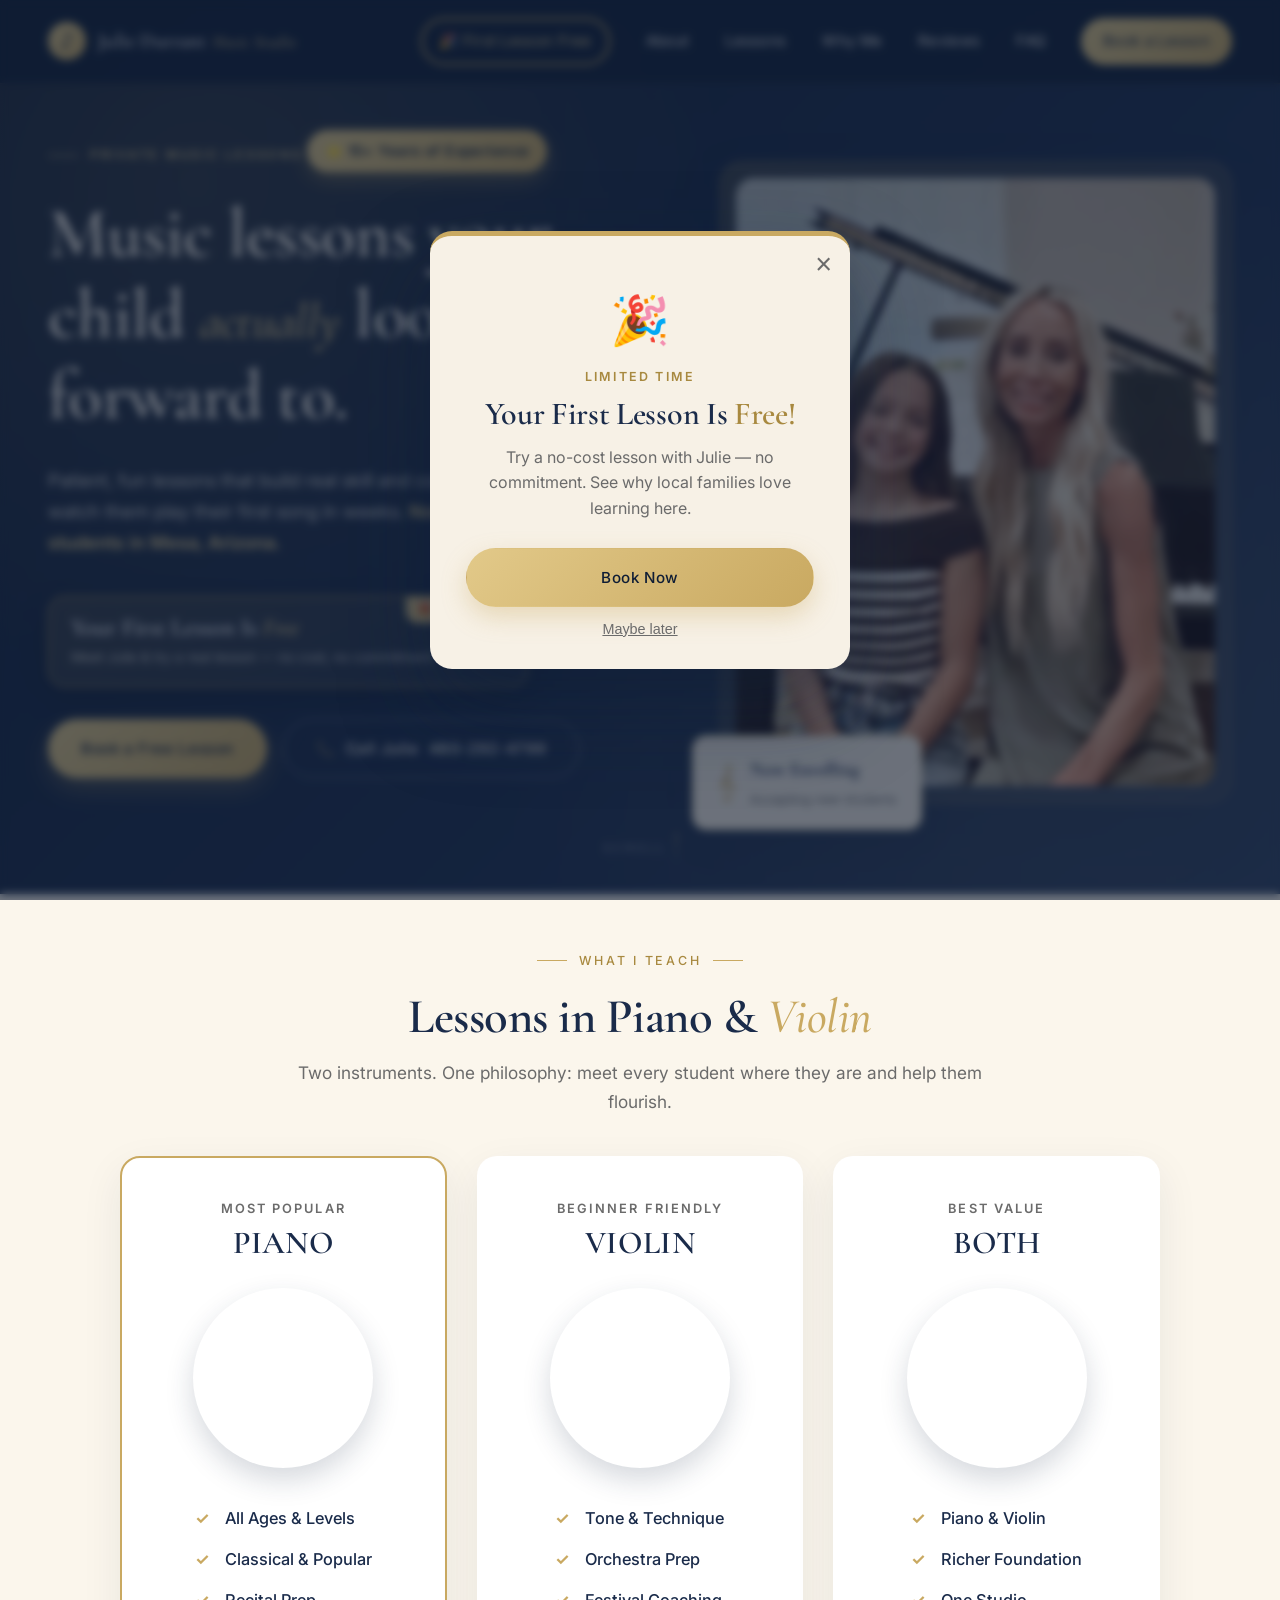
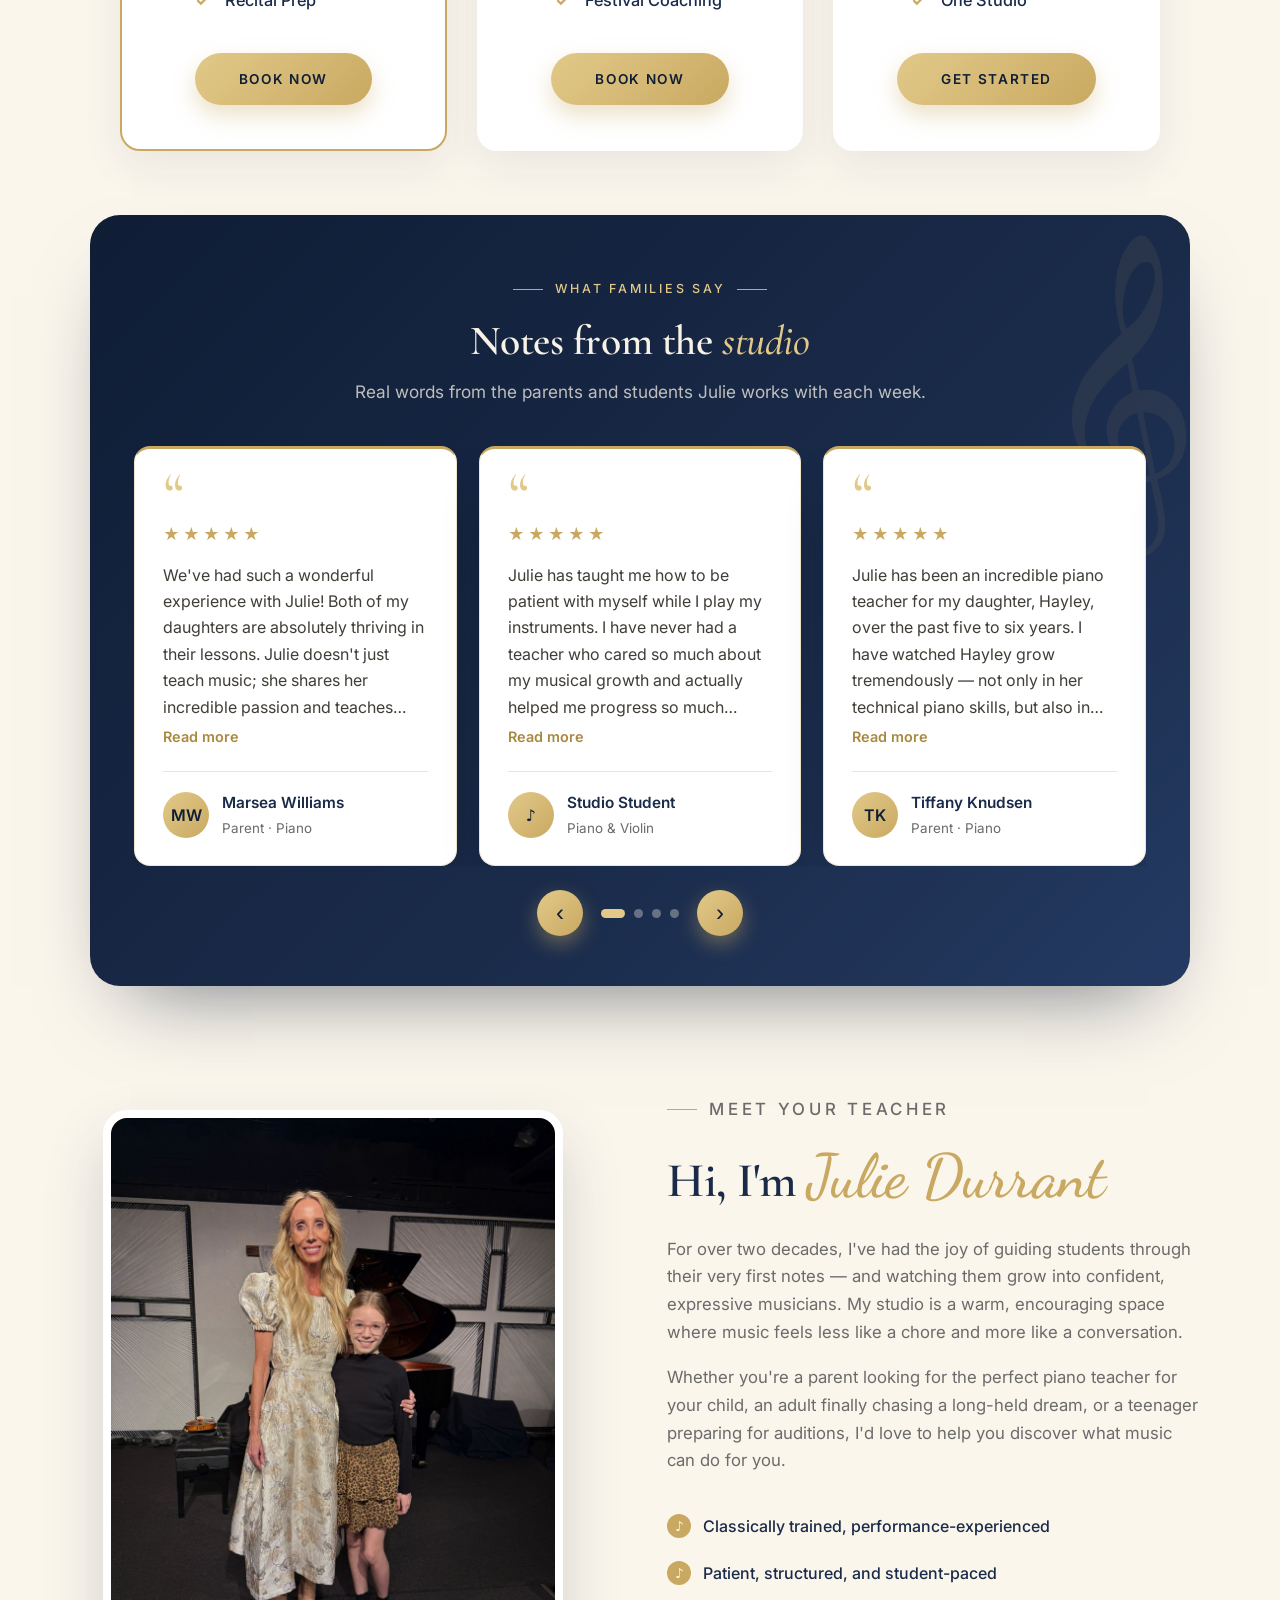
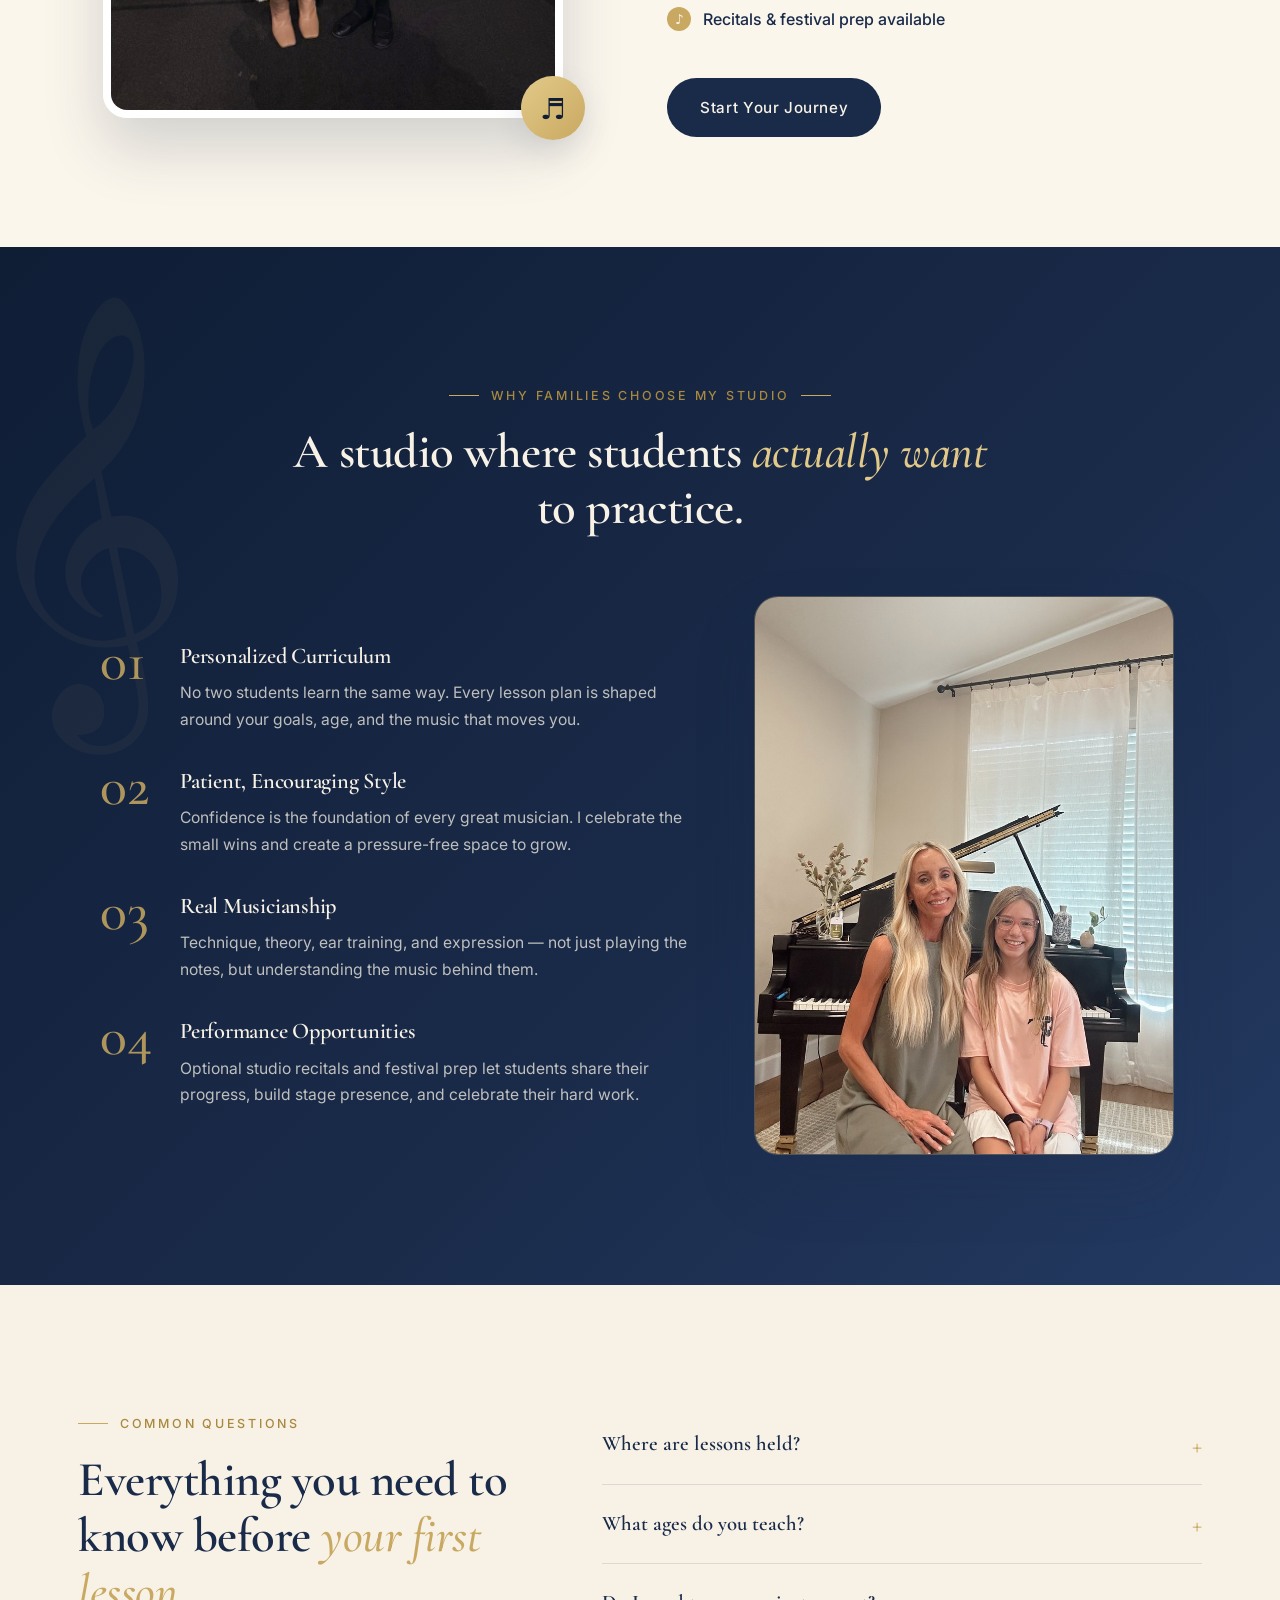
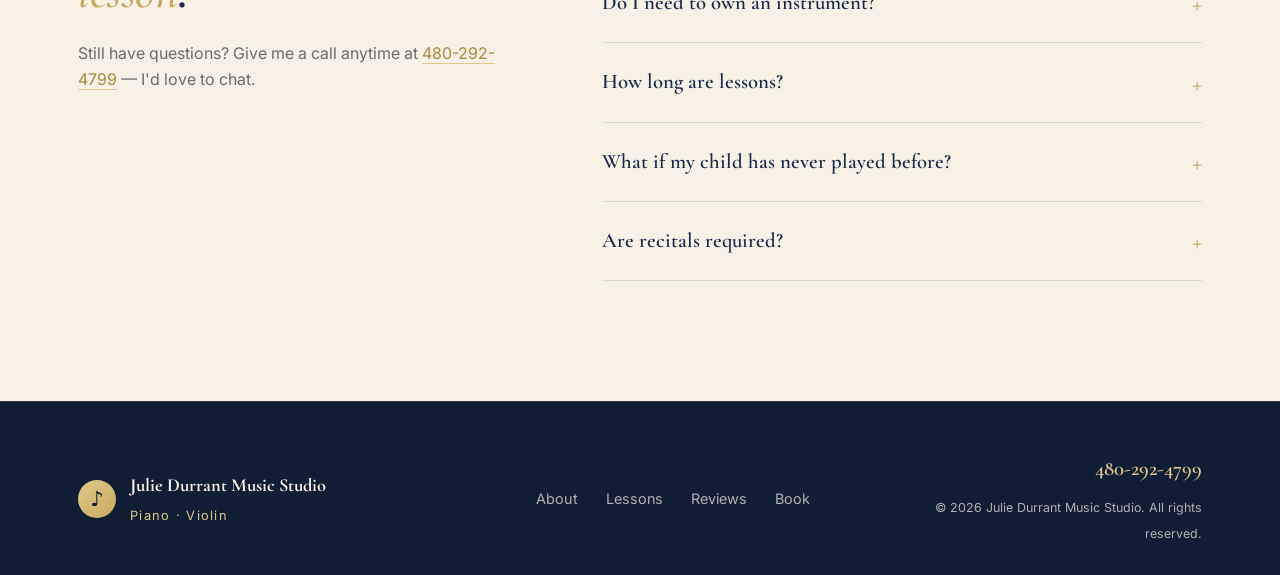
==== commit 8affefbf: "Reviews: add Kiersten Olsen and Annie Ballard testimonials Co-Authored-By: Claude Opus 4.8 <noreply@" ====
--- a/index.html
+++ b/index.html
@@ -10,7 +10,7 @@
 <link rel="preconnect" href="https://fonts.googleapis.com">
 <link rel="preconnect" href="https://fonts.gstatic.com" crossorigin>
 <link href="https://fonts.googleapis.com/css2?family=Cormorant+Garamond:wght@400;500;600;700&family=Dancing+Script:wght@500;600;700&family=Inter:wght@300;400;500;600&display=swap" rel="stylesheet">
-<link rel="stylesheet" href="styles.css?v=20260622b" />
+<link rel="stylesheet" href="styles.css?v=20260622c" />
 </head>
 <body>
 
@@ -189,6 +189,30 @@
           </div>
         </article>
 
+        <article class="testi-card">
+          <div class="testi-mark">&ldquo;</div>
+          <p class="testi-text">Julie is an incredible piano teacher! She is patient, encouraging, and truly knows how to help her students succeed. My children have grown in their piano skills so quickly under her guidance, and it has been amazing to see their confidence and love for music develop. They always look forward to their lessons, and we are so grateful for Julie's dedication and talent. Highly recommend!</p>
+          <div class="testi-foot">
+            <div class="testi-ava">KO</div>
+            <div class="testi-who">
+              <div class="testi-name">Kiersten Olsen</div>
+              <div class="testi-detail">Parent · Piano</div>
+            </div>
+          </div>
+        </article>
+
+        <article class="testi-card">
+          <div class="testi-mark">&ldquo;</div>
+          <p class="testi-text">We cannot recommend Miss Julie enough. She is an exceptional teacher who genuinely cares deeply about every one of her students and invests tremendous thought and attention into helping them succeed. She is incredibly organized, thorough, and committed to excellence, but what has impressed our family most is her ability to adapt her teaching to meet each student's unique needs.<br/><br/>Our son, Isaac, is visually and hearing impaired, which means he cannot learn music through traditional means like most students. Rather than seeing this as an obstacle, she embraced the challenge with creativity, patience, and determination. She tailored her teaching to the way Isaac learns, and because of her dedication, he has continued to grow into an outstanding musician.<br/><br/>People frequently comment on how refined, sophisticated, and expressive Isaac's playing is, and much of that is a testament to her gifted instruction. She has helped him develop not only technical skill but also a genuine love for music and confidence in his abilities.<br/><br/>She is also incredibly accommodating whenever life happens and schedules need to change. Her flexibility and kindness have made working with her an absolute pleasure.<br/><br/>We've referred many friends to her over the years, and it has been so rewarding to watch their children flourish under her instruction as well. If you're looking for a piano teacher who combines exceptional musical expertise with genuine care, patience, and professionalism, you won't find anyone better.</p>
+          <div class="testi-foot">
+            <div class="testi-ava">AB</div>
+            <div class="testi-who">
+              <div class="testi-name">Annie Ballard</div>
+              <div class="testi-detail">Parent · Piano</div>
+            </div>
+          </div>
+        </article>
+
       </div>
       </div>
       <div class="testi-nav">
--- a/styles.css
+++ b/styles.css
@@ -965,6 +965,8 @@
   .testi-slider { max-width: 100%; }
   .testi-track { gap: 0; }
   .testi-track .testi-card { flex: 0 0 100%; }
+  /* Collapse long reviews more tightly on small screens */
+  .testi-text.clamp { -webkit-line-clamp: 5; }
 }
 
 /* --------- About --------- */
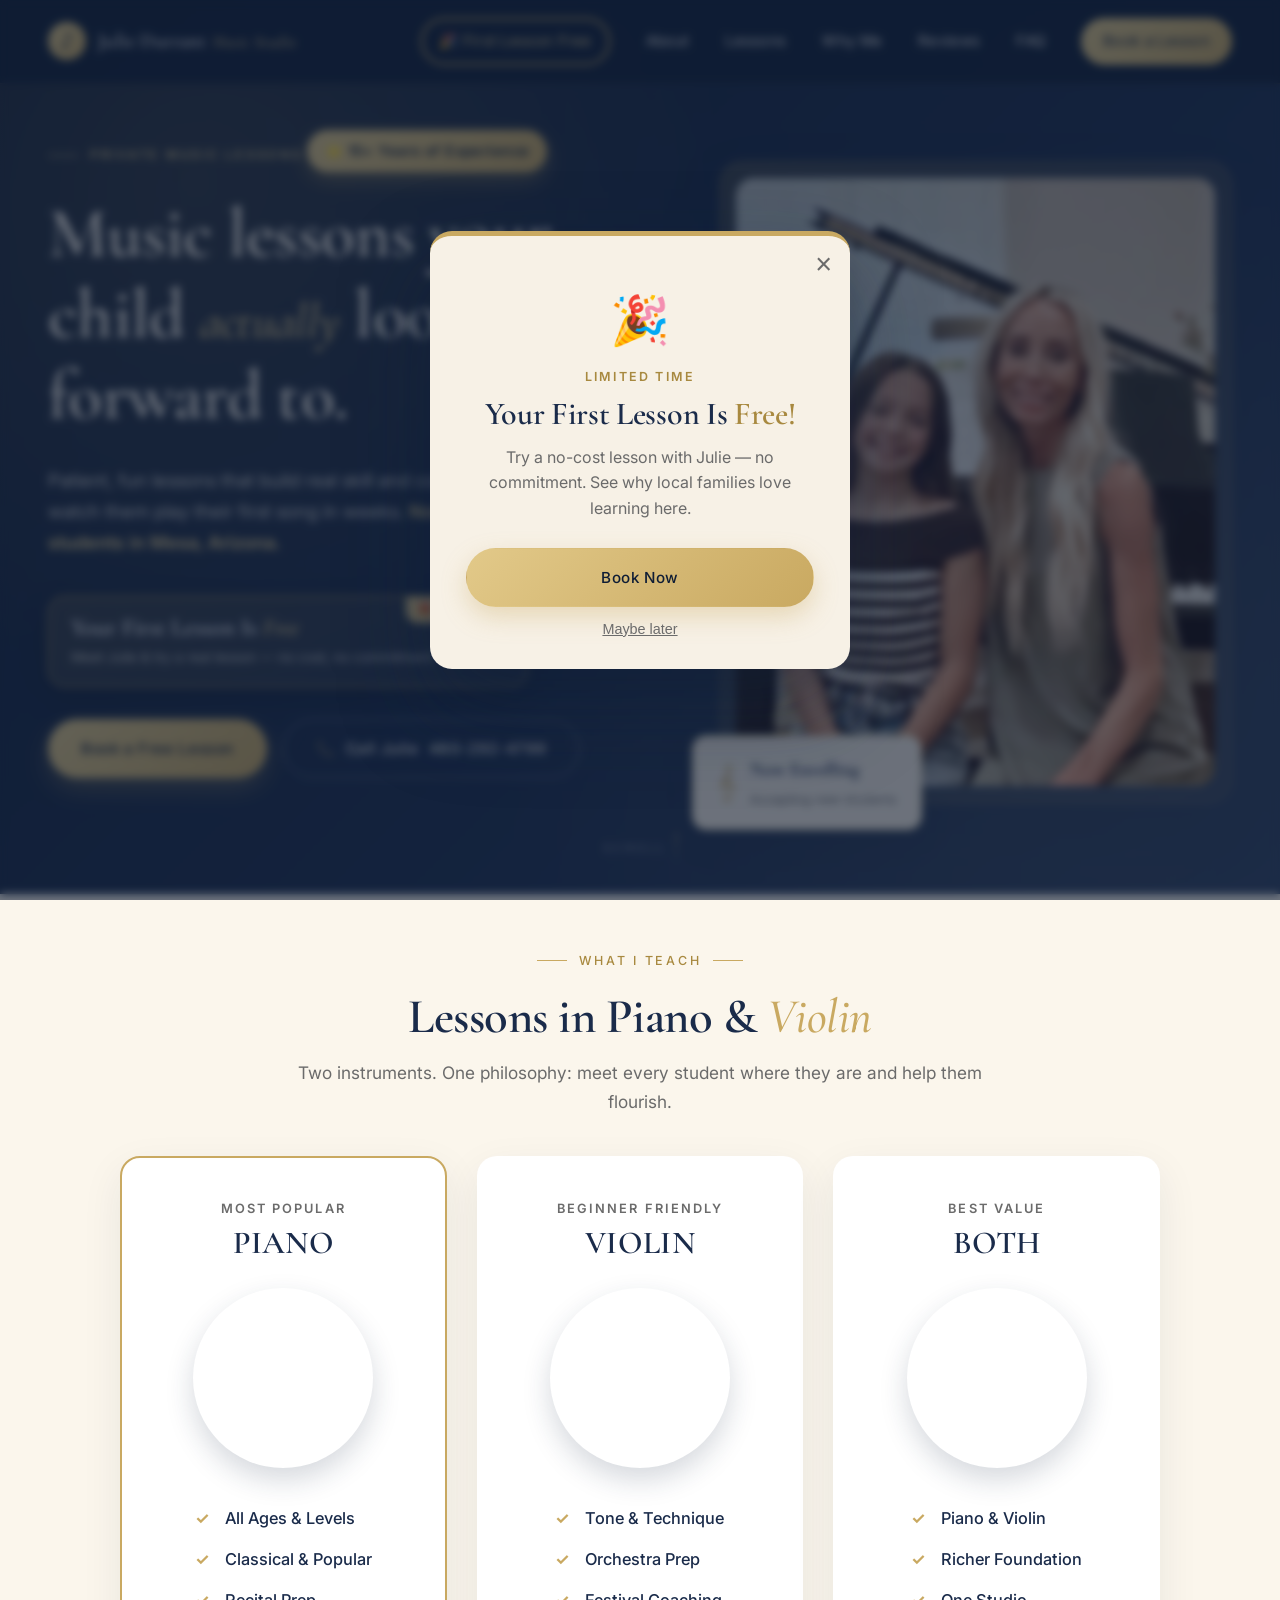
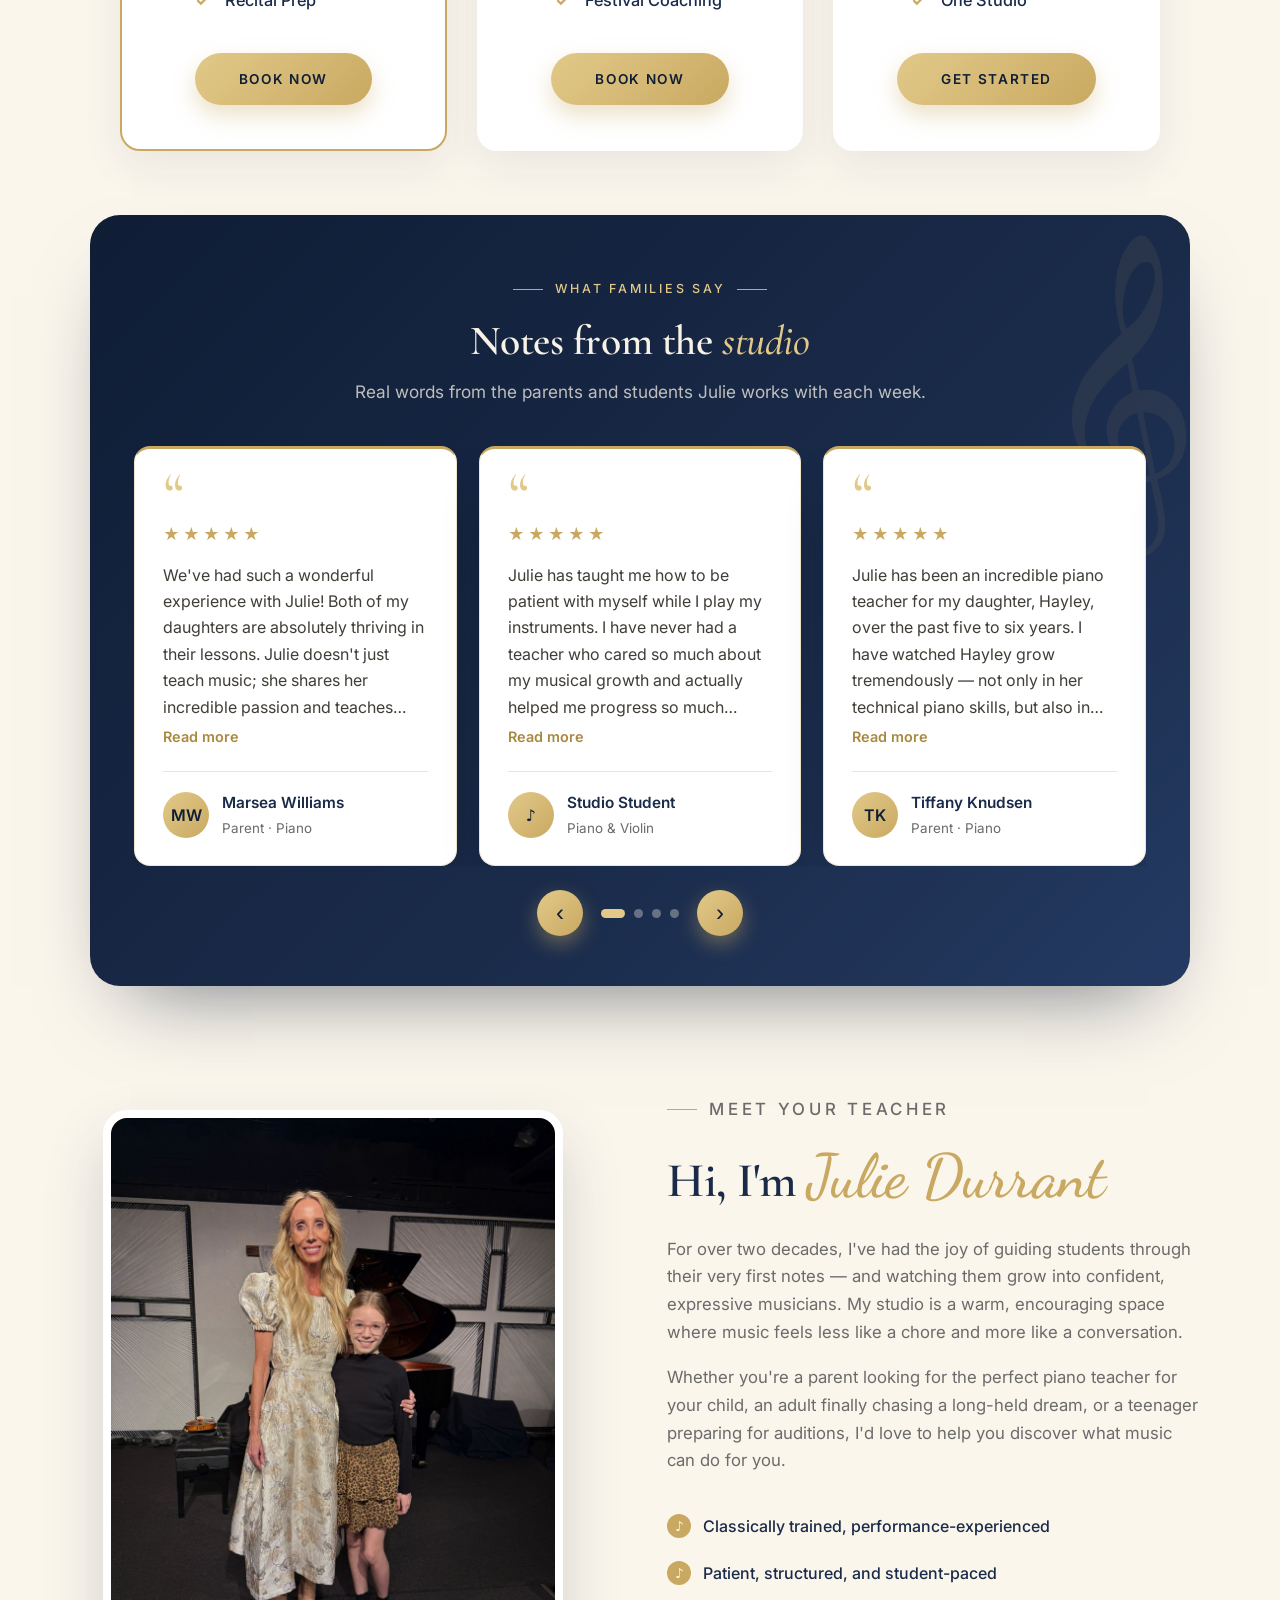
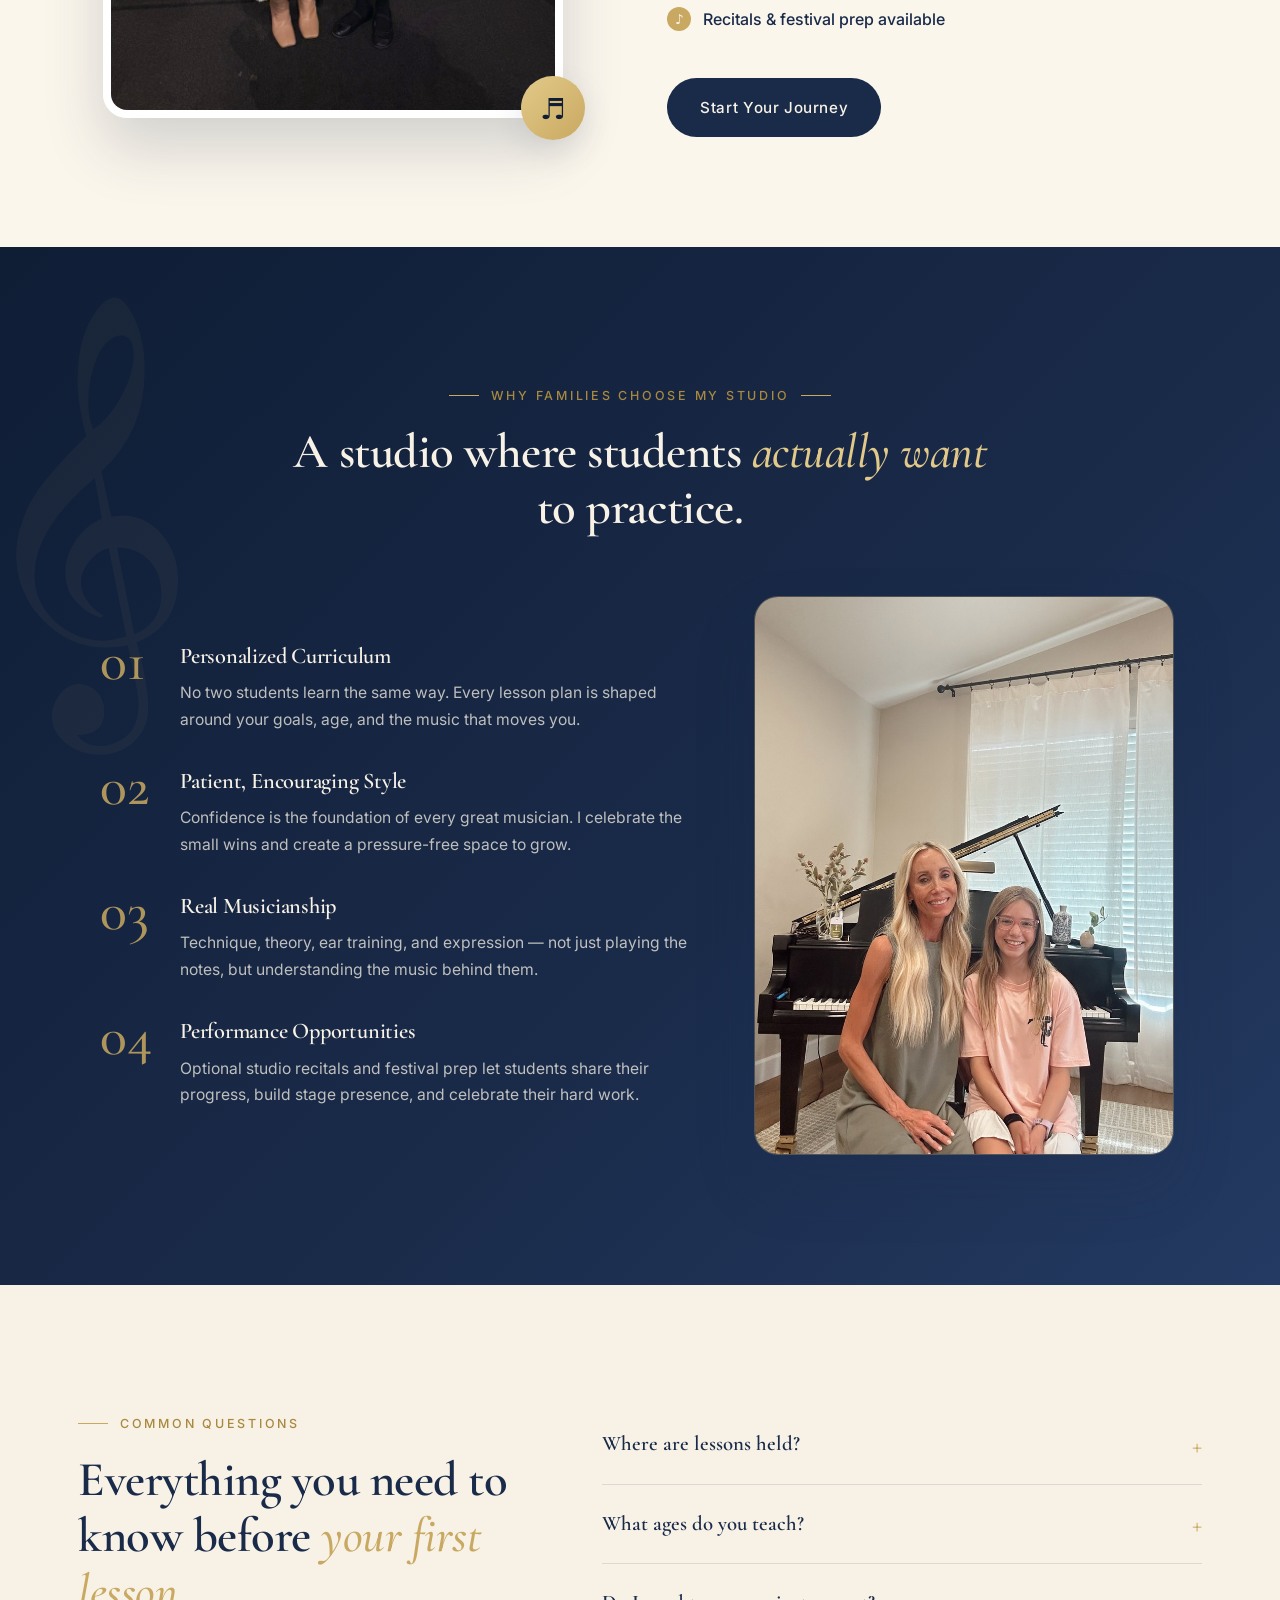
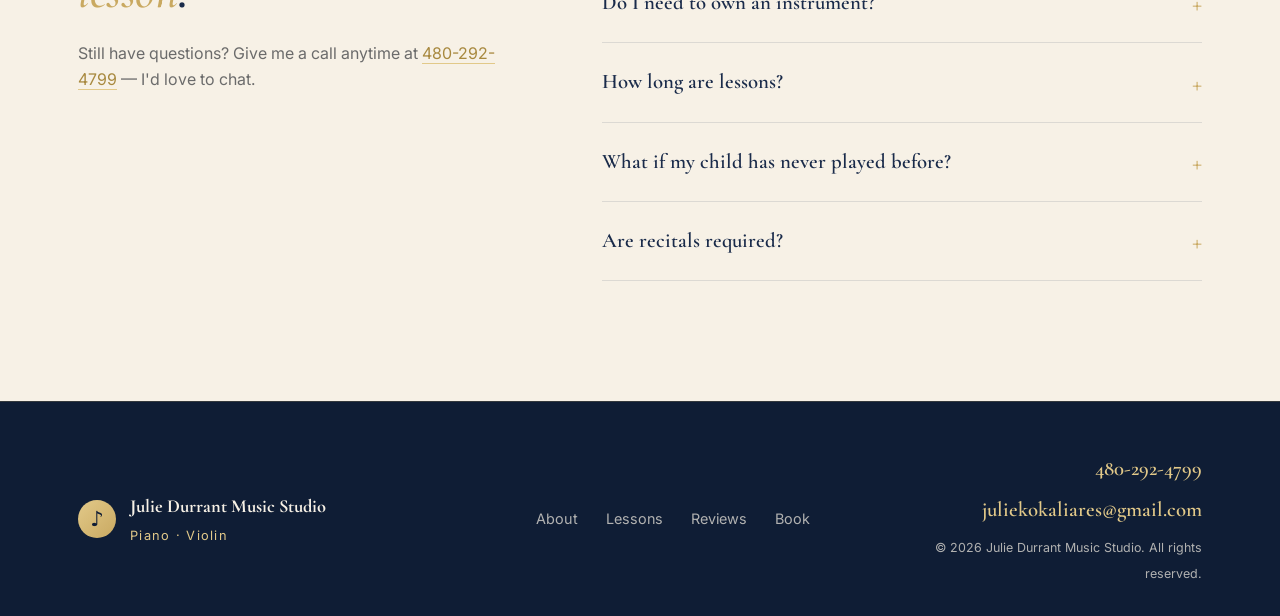
==== commit 80141df1: "Add Julie's email to footer contact Add a mailto link to juliekokaliares@gmail.com in the footer con" ====
--- a/index.html
+++ b/index.html
@@ -6,7 +6,9 @@
 <title>Julie Durrant Music Studio — Piano & Violin Lessons</title>
 <meta name="description" content="Private piano and violin lessons with Julie Durrant. All ages and skill levels welcome. Learn. Grow. Discover the joy of music." />
 <link rel="icon" type="image/svg+xml" href="favicon.svg" />
-<link rel="apple-touch-icon" href="favicon.svg" />
+<link rel="apple-touch-icon" sizes="180x180" href="apple-touch-icon.png?v=20260622" />
+<meta name="apple-mobile-web-app-title" content="Julie Durrant Music" />
+<meta name="application-name" content="Julie Durrant Music" />
 <link rel="preconnect" href="https://fonts.googleapis.com">
 <link rel="preconnect" href="https://fonts.gstatic.com" crossorigin>
 <link href="https://fonts.googleapis.com/css2?family=Cormorant+Garamond:wght@400;500;600;700&family=Dancing+Script:wght@500;600;700&family=Inter:wght@300;400;500;600&display=swap" rel="stylesheet">
@@ -344,6 +346,7 @@
     </div>
     <div class="footer-contact">
       <a href="tel:4802924799">480-292-4799</a>
+      <a href="mailto:juliekokaliares@gmail.com">juliekokaliares@gmail.com</a>
       <small>© <span id="year"></span> Julie Durrant Music Studio. All rights reserved.</small>
     </div>
   </div>
@@ -362,6 +365,6 @@
   </div>
 </div>
 
-<script src="script.js?v=20260622b"></script>
+<script src="script.js?v=20260622e"></script>
 </body>
 </html>
